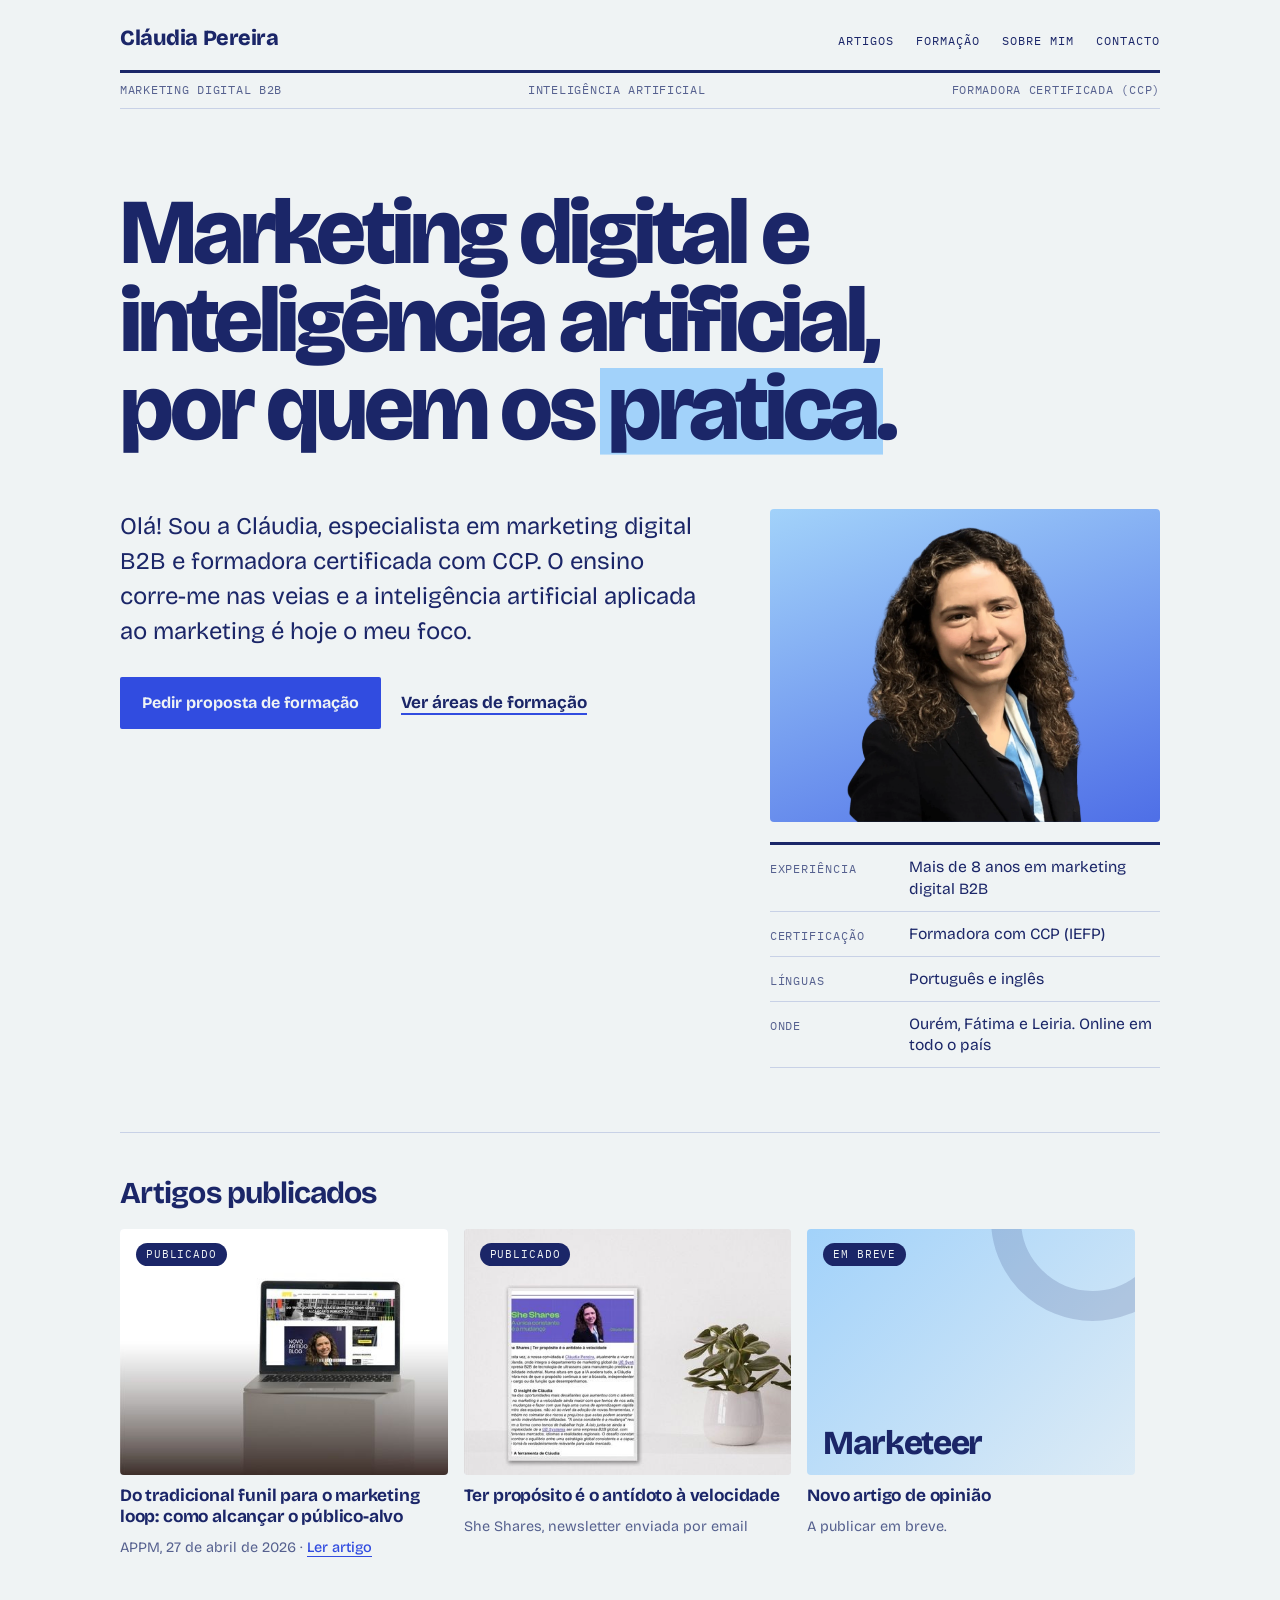
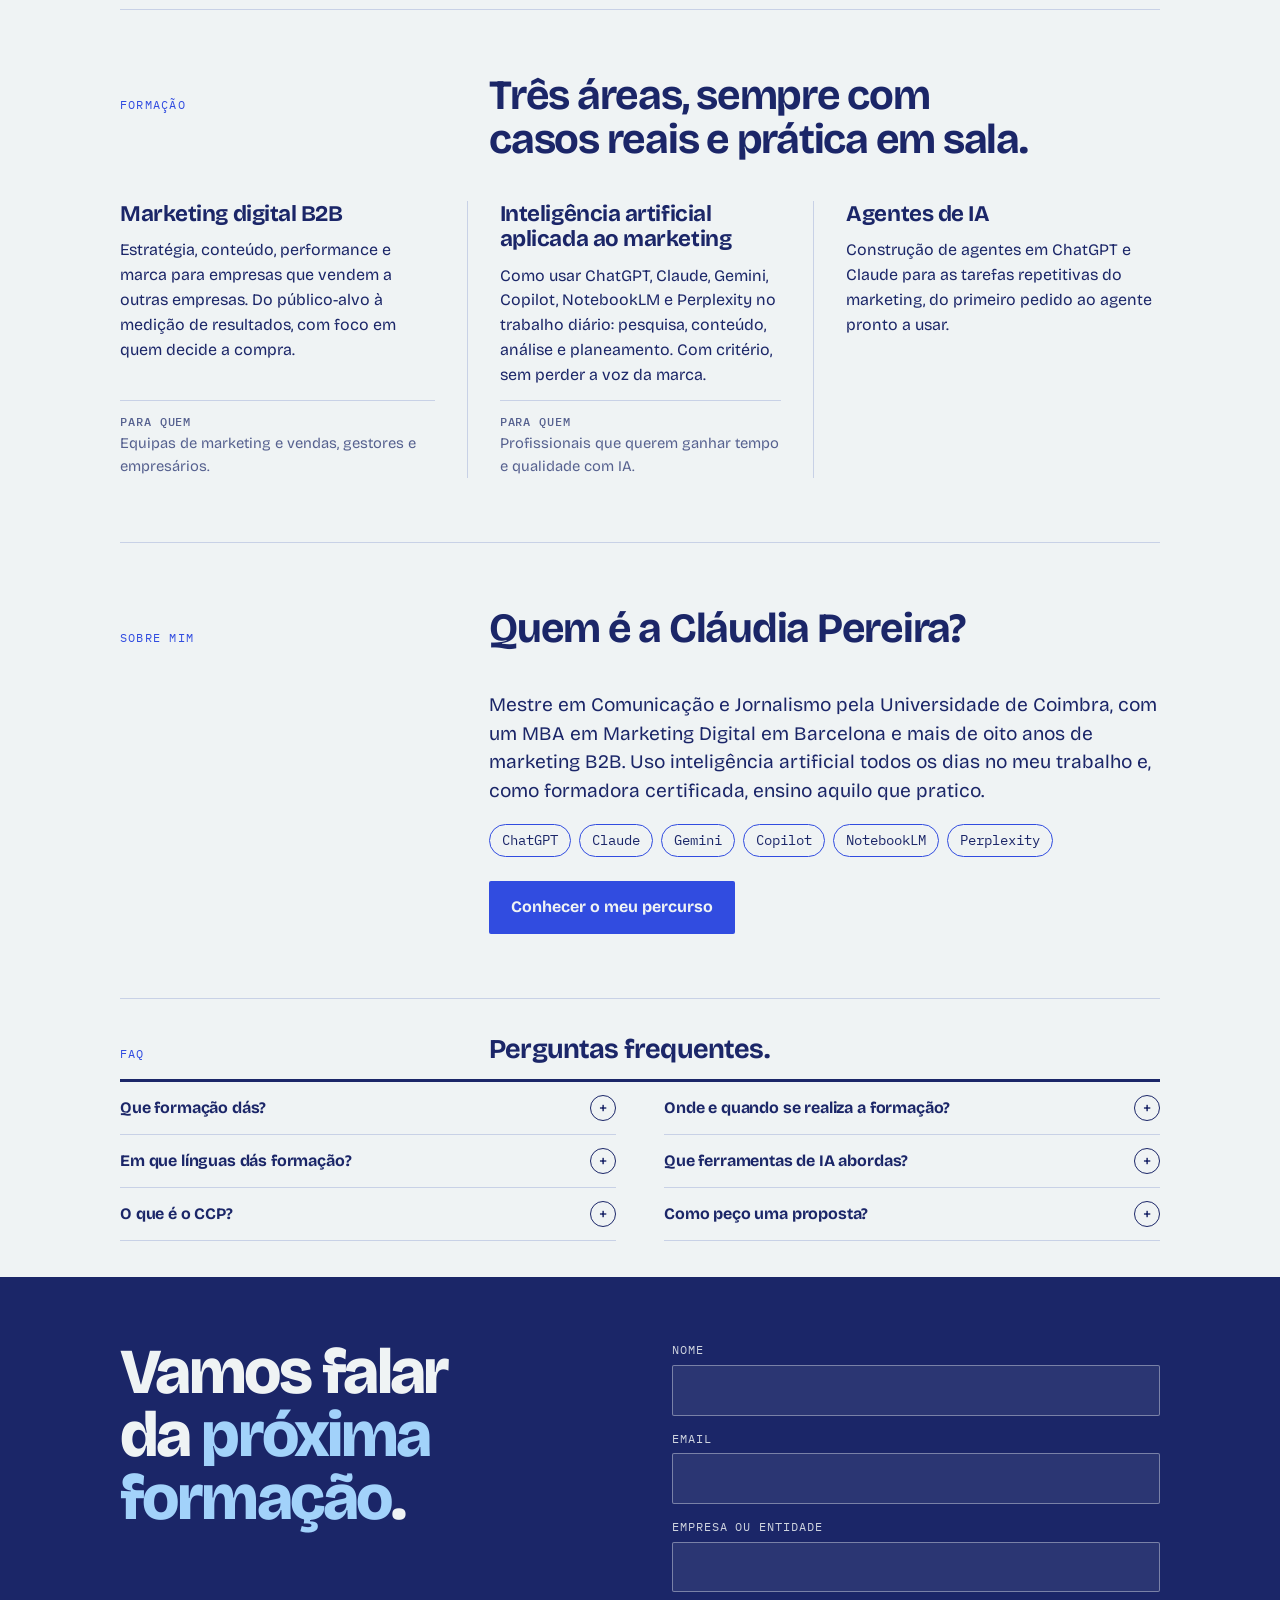
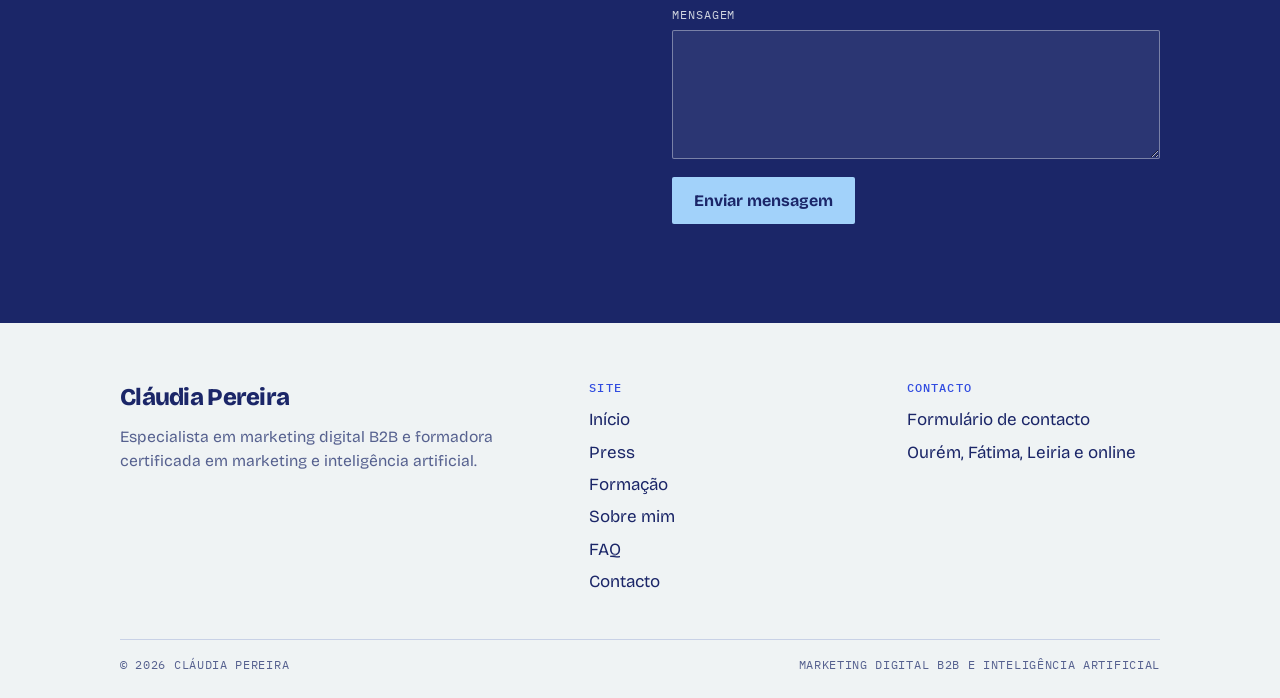
==== index.html @ 5c522108 "Add files via upload" ====
<!DOCTYPE html>
<html lang="pt-PT">
<head>
<meta charset="utf-8">
<meta name="viewport" content="width=device-width, initial-scale=1">
<title>Cláudia Pereira, Marketing B2B e IA</title>
<meta name="description" content="Cláudia Pereira, especialista em marketing digital B2B e formadora certificada (CCP). Formação em marketing B2B, inteligência artificial aplicada ao marketing e agentes de IA. Ourém, Fátima, Leiria e online.">
<meta property="og:type" content="website">
<meta property="og:locale" content="pt_PT">
<meta property="og:title" content="Cláudia Pereira, Marketing B2B e IA">
<meta property="og:description" content="Especialista em marketing digital B2B e formadora certificada. Formação em marketing B2B, inteligência artificial e agentes de IA.">
<link rel="canonical" href="https://claudiapereira.pt/">
<meta name="robots" content="index,follow,max-image-preview:large">
<meta name="author" content="Cláudia Pereira">
<meta property="og:url" content="https://claudiapereira.pt/">
<meta property="og:site_name" content="Cláudia Pereira">
<meta property="og:image" content="https://claudiapereira.pt/images/og-cover.jpg">
<meta property="og:image:width" content="1200">
<meta property="og:image:height" content="630">
<meta property="og:image:alt" content="Cláudia Pereira, marketing digital B2B e IA">
<meta name="twitter:card" content="summary_large_image">
<meta name="theme-color" content="#1B2668">
<link rel="alternate" type="text/plain" href="https://claudiapereira.pt/llms.txt" title="llms.txt">
<link rel="icon" href="favicon.svg" type="image/svg+xml">
<link rel="preconnect" href="https://fonts.googleapis.com">
<link rel="preconnect" href="https://fonts.gstatic.com" crossorigin>
<link href="https://fonts.googleapis.com/css2?family=Bricolage+Grotesque:opsz,wght@12..96,400;12..96,500;12..96,700;12..96,800&family=IBM+Plex+Mono:wght@400;500&display=swap" rel="stylesheet">
<link rel="stylesheet" href="style.css">
<script type="application/ld+json">{"@context": "https://schema.org", "@graph": [{"@type": "Person", "@id": "https://claudiapereira.pt/#claudia", "name": "Cláudia Pereira", "url": "https://claudiapereira.pt/", "image": "https://claudiapereira.pt/images/claudia-pereira.jpg", "jobTitle": "Especialista em marketing digital B2B e formadora certificada (CCP)", "worksFor": {"@type": "Organization", "name": "UE Systems"}, "address": {"@type": "PostalAddress", "addressLocality": "Ourém", "addressCountry": "PT"}, "knowsLanguage": ["pt", "en"], "description": "Especialista em marketing digital B2B, com foco em marca e performance, e formadora de inteligência artificial aplicada ao marketing."}, {"@type": "WebSite", "@id": "https://claudiapereira.pt/#website", "url": "https://claudiapereira.pt/", "name": "Cláudia Pereira", "inLanguage": "pt-PT", "publisher": {"@id": "https://claudiapereira.pt/#claudia"}}, {"@type": "WebPage", "@id": "https://claudiapereira.pt/#webpage", "url": "https://claudiapereira.pt/", "name": "Cláudia Pereira, Marketing B2B e IA", "isPartOf": {"@id": "https://claudiapereira.pt/#website"}, "about": {"@id": "https://claudiapereira.pt/#claudia"}, "primaryImageOfPage": "https://claudiapereira.pt/images/og-cover.jpg", "inLanguage": "pt-PT"}, {"@type": "ProfessionalService", "name": "Formação em marketing digital B2B e IA", "provider": {"@id": "https://claudiapereira.pt/#claudia"}, "areaServed": ["Ourém", "Fátima", "Leiria", "Portugal", "Europa"], "serviceType": ["Formação em marketing digital B2B", "Formação em inteligência artificial aplicada ao marketing", "Formação em agentes de IA"]}]}</script>
</head>
<body>
<div class="wrap">
  <header>
    <div class="masthead">
      <a class="name" href="#topo">Cláudia Pereira</a>
      <nav class="nav" aria-label="Secções">
        <a href="#artigos">Artigos</a>
        <a href="#formacao">Formação</a>
        <a href="sobre-mim.html">Sobre mim</a>
        <a href="#contacto">Contacto</a>
      </nav>
    </div>
    <div class="dateline">
      <span>Marketing digital B2B</span>
      <span>Inteligência artificial</span>
      <span>Formadora certificada (CCP)</span>
    </div>
  </header>

  <main id="topo">
    <div class="hero">
      <h1>Marketing digital e inteligência artificial, por quem os <mark>pratica</mark>.</h1>
      <div class="hero-grid">
        <div>
          <p class="lead">Olá! Sou a Cláudia, especialista em marketing digital B2B e formadora certificada com CCP. O ensino corre-me nas veias e a inteligência artificial aplicada ao marketing é hoje o meu foco.</p>
          <div class="actions">
            <a class="btn" href="#contacto">Pedir proposta de formação</a>
            <a class="link" href="#formacao">Ver áreas de formação</a>
          </div>
        </div>
        <div class="side">
        <figure class="portrait"><img src="images/claudia-pereira.webp" alt="Retrato de Cláudia Pereira" width="900" height="1123"></figure>
        <dl class="ficha">
          <div><dt>Experiência</dt><dd>Mais de 8 anos em marketing digital B2B</dd></div>
          <div><dt>Certificação</dt><dd>Formadora com CCP (IEFP)</dd></div>
          <div><dt>Línguas</dt><dd>Português e inglês</dd></div>
          <div><dt>Onde</dt><dd>Ourém, Fátima e Leiria. Online em todo o país</dd></div>
        </dl>
        </div>
      </div>
    </div>

    <section id="artigos" aria-labelledby="art-t">
      <div class="art-head">
        <h2 id="art-t">Artigos publicados</h2>
        <div class="art-nav" id="art-nav" hidden>
          <button type="button" id="art-prev" aria-label="Artigos anteriores">&larr;</button>
          <button type="button" id="art-next" aria-label="Artigos seguintes">&rarr;</button>
        </div>
      </div>
      <ul class="track" id="art-track" tabindex="0" aria-label="Artigos publicados">
        <li class="card">
          <div class="cover photo"><span class="pill out">Publicado</span><img src="images/artigo-appm.jpg" alt="Artigo no blogue da APPM aberto num portátil" width="480" height="360"></div>
          <b><a href="https://appm.pt/marketing-loop-publico-alvo/">Do tradicional funil para o marketing loop: como alcançar o público-alvo</a></b>
          <span class="meta">APPM, 27 de abril de 2026 · <a class="read" href="https://appm.pt/marketing-loop-publico-alvo/">Ler artigo</a></span>
        </li>
        <li class="card">
          <div class="cover photo"><span class="pill out">Publicado</span><img src="images/she-shares.jpg" alt="Edição da newsletter She Shares com Cláudia Pereira" width="480" height="360"></div>
          <b>Ter propósito é o antídoto à velocidade</b>
          <span class="meta">She Shares, newsletter enviada por email</span>
        </li>
        <li class="card">
          <div class="cover c3"><span class="pill soon">Em breve</span><span class="outlet">Marketeer</span></div>
          <b>Novo artigo de opinião</b>
          <span class="meta">A publicar em breve.</span>
        </li>
      </ul>
    </section>

    <section id="formacao">
      <div class="sec-head">
        <span class="kicker">Formação</span>
        <h2>Três áreas, sempre com casos reais e prática em sala.</h2>
      </div>
      <div class="cols">
        <article class="col">
          <h3>Marketing digital B2B</h3>
          <p>Estratégia, conteúdo, performance e marca para empresas que vendem a outras empresas. Do público-alvo à medição de resultados, com foco em quem decide a compra.</p>
          <p class="for"><b>Para quem</b>Equipas de marketing e vendas, gestores e empresários.</p>
        </article>
        <article class="col">
          <h3>Inteligência artificial aplicada ao marketing</h3>
          <p>Como usar ChatGPT, Claude, Gemini, Copilot, NotebookLM e Perplexity no trabalho diário: pesquisa, conteúdo, análise e planeamento. Com critério, sem perder a voz da marca.</p>
          <p class="for"><b>Para quem</b>Profissionais que querem ganhar tempo e qualidade com IA.</p>
        </article>
        <article class="col">
          <h3>Agentes de IA</h3>
          <p>Construção de agentes em ChatGPT e Claude para as tarefas repetitivas do marketing, do primeiro pedido ao agente pronto a usar.</p>
        </article>
      </div>
    </section>

    <section id="sobre">
      <div class="sec-head">
        <span class="kicker">Sobre mim</span>
        <h2>Quem é a Cláudia Pereira?</h2>
      </div>
      <div class="about">
        <div class="about-text">
          <p>Mestre em Comunicação e Jornalismo pela Universidade de Coimbra, com um MBA em Marketing Digital em Barcelona e mais de oito anos de marketing B2B. Uso inteligência artificial todos os dias no meu trabalho e, como formadora certificada, ensino aquilo que pratico.</p>
          <ul class="chips" aria-label="Ferramentas de IA">
            <li>ChatGPT</li><li>Claude</li><li>Gemini</li><li>Copilot</li><li>NotebookLM</li><li>Perplexity</li>
          </ul>
          <div class="actions"><a class="btn" href="sobre-mim.html">Conhecer o meu percurso</a></div>
        </div>
      </div>
    </section>

    <section id="faq" aria-labelledby="faq-t">
      <div class="sec-head">
        <span class="kicker">FAQ</span>
        <h2 id="faq-t">Perguntas frequentes.</h2>
      </div>
      <div class="faq">
        <details class="qa">
          <summary>Que formação dás?</summary>
          <p>Dou formação em três áreas: marketing digital B2B, inteligência artificial aplicada ao marketing e agentes de IA. Cada formação parte de casos reais e tem prática em sala.</p>
        </details>
        <details class="qa">
          <summary>Onde e quando se realiza a formação?</summary>
          <p>Presencialmente em Ourém, Fátima e Leiria, ou em live training online para todo o país. Os horários são pós-laborais e/ou ao fim de semana.</p>
        </details>
        <details class="qa">
          <summary>Em que línguas dás formação?</summary>
          <p>Em português e em inglês.</p>
        </details>
        <details class="qa">
          <summary>Que ferramentas de IA abordas?</summary>
          <p>ChatGPT, Claude, Gemini, Copilot, NotebookLM e Perplexity. Nos agentes de IA, trabalho com ChatGPT e Claude.</p>
        </details>
        <details class="qa">
          <summary>O que é o CCP?</summary>
          <p>É o Certificado de Competências Pedagógicas, emitido pelo IEFP, que habilita a dar formação profissional. Tenho-o e é por ele que me apresento como formadora certificada.</p>
        </details>
        <details class="qa">
          <summary>Como peço uma proposta?</summary>
          <p>Preenche o formulário de contacto mais abaixo, com o nome, o email, a empresa ou entidade e a mensagem. Se já souberes o tema, o número de participantes e as datas, indica-os na mensagem.</p>
        </details>
      </div>
    </section>
  </main>
</div>

<section class="contact" id="contacto">
  <div class="wrap">
    <div>
      <h2>Vamos falar da <em>próxima formação</em>.</h2>
    </div>
    <form class="cform" id="contact-form" name="contacto" method="post" action="https://formsubmit.co/claudiathemarketeer@gmail.com" novalidate>
      <input type="hidden" name="_subject" value="Novo contacto pelo site">
      <input type="hidden" name="_template" value="table">
      <input type="hidden" name="_captcha" value="false">
      <input type="text" name="_honey" style="display:none" tabindex="-1" autocomplete="off">
      <div class="field">
        <label for="cf-nome">Nome</label>
        <input id="cf-nome" name="nome" type="text" autocomplete="name" required>
      </div>
      <div class="field">
        <label for="cf-email">Email</label>
        <input id="cf-email" name="email" type="email" autocomplete="email" required>
      </div>
      <div class="field">
        <label for="cf-org">Empresa ou entidade</label>
        <input id="cf-org" name="entidade" type="text" autocomplete="organization" required>
      </div>
      <div class="field">
        <label for="cf-msg">Mensagem</label>
        <textarea id="cf-msg" name="mensagem" rows="4" required></textarea>
      </div>
      <button class="btn-send" type="submit" id="cf-send">Enviar mensagem</button>
      <p class="cform-status" id="cf-status" role="status" aria-live="polite"></p>
    </form>
  </div>
</section>

<div class="wrap">
  <footer>
    <div class="foot-grid">
      <div>
        <div class="foot-name">Cláudia Pereira</div>
        <p>Especialista em marketing digital B2B e formadora certificada em marketing e inteligência artificial.</p>
      </div>
      <nav aria-label="Rodapé">
        <h3>Site</h3>
        <ul>
          <li><a href="#topo">Início</a></li>
          <li><a href="#artigos">Press</a></li>
          <li><a href="#formacao">Formação</a></li>
          <li><a href="sobre-mim.html">Sobre mim</a></li>
          <li><a href="#faq">FAQ</a></li>
          <li><a href="#contacto">Contacto</a></li>
        </ul>
      </nav>
      <div>
        <h3>Contacto</h3>
        <ul>
          <li><a href="#contacto">Formulário de contacto</a></li>
          <li>Ourém, Fátima, Leiria e online</li>
        </ul>
      </div>
    </div>
    <div class="foot-base">
      <span>© 2026 Cláudia Pereira</span>
      <span>Marketing digital B2B e inteligência artificial</span>
    </div>
  </footer>
</div>
<script>
(function () {
  var track = document.getElementById('art-track');
  var nav = document.getElementById('art-nav');
  if (!track || !nav) return;
  function step(dir) {
    var card = track.querySelector('.card');
    var w = card ? card.getBoundingClientRect().width + 16 : 300;
    track.scrollBy({ left: dir * w, behavior: 'smooth' });
  }
  function check() { nav.hidden = track.scrollWidth <= track.clientWidth + 2; }
  document.getElementById('art-prev').addEventListener('click', function () { step(-1); });
  document.getElementById('art-next').addEventListener('click', function () { step(1); });
  window.addEventListener('resize', check);
  check();
})();
(function () {
  var form = document.getElementById('contact-form');
  var status = document.getElementById('cf-status');
  if (!form) return;
  form.addEventListener('submit', function (e) {
    e.preventDefault();
    var missing = ['cf-nome', 'cf-email', 'cf-org', 'cf-msg'].filter(function (id) { return !document.getElementById(id).value.trim(); });
    if (missing.length) {
      status.textContent = 'Falta preencher todos os campos.';
      document.getElementById(missing[0]).focus();
      return;
    }
    status.textContent = 'A enviar...';
    var data = new FormData(form);
    data.append('_replyto', document.getElementById('cf-email').value);
    fetch('https://formsubmit.co/ajax/claudiathemarketeer@gmail.com', { method: 'POST', headers: { 'Accept': 'application/json' }, body: data })
      .then(function (r) { return r.json(); })
      .then(function (j) { if (String(j.success) !== 'true') throw 0; form.reset(); status.textContent = 'Mensagem enviada. Respondo em breve.'; })
      .catch(function () { status.textContent = 'Não foi possível enviar. Tenta mais tarde.'; });
  });
})();
</script>
<script type="application/ld+json">{"@context": "https://schema.org", "@type": "FAQPage", "mainEntity": [{"@type": "Question", "name": "Que formação dás?", "acceptedAnswer": {"@type": "Answer", "text": "Dou formação em três áreas: marketing digital B2B, inteligência artificial aplicada ao marketing e agentes de IA. Cada formação parte de casos reais e tem prática em sala."}}, {"@type": "Question", "name": "Onde e quando se realiza a formação?", "acceptedAnswer": {"@type": "Answer", "text": "Presencialmente em Ourém, Fátima e Leiria, ou em live training online para todo o país. Os horários são pós-laborais e/ou ao fim de semana."}}, {"@type": "Question", "name": "Em que línguas dás formação?", "acceptedAnswer": {"@type": "Answer", "text": "Em português e em inglês."}}, {"@type": "Question", "name": "Que ferramentas de IA abordas?", "acceptedAnswer": {"@type": "Answer", "text": "ChatGPT, Claude, Gemini, Copilot, NotebookLM e Perplexity. Nos agentes de IA, trabalho com ChatGPT e Claude."}}, {"@type": "Question", "name": "O que é o CCP?", "acceptedAnswer": {"@type": "Answer", "text": "É o Certificado de Competências Pedagógicas, emitido pelo IEFP, que habilita a dar formação profissional. Tenho-o e é por ele que me apresento como formadora certificada."}}, {"@type": "Question", "name": "Como peço uma proposta?", "acceptedAnswer": {"@type": "Answer", "text": "Preenche o formulário de contacto mais abaixo, com o nome, o email, a empresa ou entidade e a mensagem. Se já souberes o tema, o número de participantes e as datas, indica-os na mensagem."}}]}</script>
</body>
</html>
---- style.css ----
/* Layout idea: a newspaper front page. Masthead, one headline that states the thesis,
   ruled columns below. The only loud element is the highlighter stroke.
   Palette: navy ink on cool off-white, one vivid blue, light blue as the marker. */
:root {
  --paper: #EFF3F4;
  --panel: #E1E8F3;
  --ink: #1B2668;
  --muted: #56618F;
  --rule: #C8D1E6;
  --accent: #314CE0;
  --deep: #213294;
  --mark: #A2D2FA;
  --on-mark: #1B2668;
  --contact-bg: #1B2668;
  --contact-fg: #EFF3F4;
  --display: "Bricolage Grotesque", "Arial Narrow", "Helvetica Neue", Arial, sans-serif;
  --body: "Bricolage Grotesque", "Helvetica Neue", Arial, sans-serif;
  --mono: "IBM Plex Mono", ui-monospace, "SF Mono", Menlo, Consolas, monospace;
  color-scheme: light;
}
@media (prefers-color-scheme: dark) {
  :root:not([data-theme="light"]) {
    --paper: #0F1640;
    --panel: #1B2668;
    --ink: #EFF3F4;
    --muted: #A9B4DA;
    --rule: #2E3C86;
    --accent: #A2D2FA;
    --deep: #213294;
    --mark: #A2D2FA;
    --on-mark: #1B2668;
    --contact-bg: #213294;
    --contact-fg: #EFF3F4;
    color-scheme: dark;
  }
}
:root[data-theme="dark"] {
  --paper: #0F1640;
    --panel: #1B2668;
    --ink: #EFF3F4;
    --muted: #A9B4DA;
    --rule: #2E3C86;
    --accent: #A2D2FA;
    --deep: #213294;
    --mark: #A2D2FA;
    --on-mark: #1B2668;
    --contact-bg: #213294;
    --contact-fg: #EFF3F4;
  color-scheme: dark;
}

*, *::before, *::after { box-sizing: border-box; }
html { scroll-behavior: smooth; }
body {
  margin: 0;
  background: var(--paper);
  color: var(--ink);
  font-family: var(--body);
  font-size: 1.0625rem;
  line-height: 1.55;
  -webkit-font-smoothing: antialiased;
}
a { color: inherit; }
a:focus-visible, .btn:focus-visible {
  outline: 3px solid var(--accent);
  outline-offset: 3px;
}
h1, h2, h3 { font-family: var(--display); text-wrap: balance; margin: 0; }
p { margin: 0; }

.wrap { max-width: 1120px; margin: 0 auto; padding: 0 clamp(16px, 4vw, 40px); }

/* Masthead */
.masthead {
  display: flex; flex-wrap: wrap; align-items: baseline; justify-content: space-between;
  gap: 8px 24px;
  padding: 22px 0 14px;
  border-bottom: 3px solid var(--ink);
}
.name {
  font-family: var(--display); font-weight: 800; font-size: 1.35rem;
  letter-spacing: -0.02em; text-decoration: none;
}
.nav { display: flex; flex-wrap: wrap; gap: 4px 22px; }
.nav a {
  font-family: var(--mono); font-size: 0.78rem; text-transform: uppercase;
  letter-spacing: 0.08em; text-decoration: none; padding: 4px 0;
  border-bottom: 2px solid transparent;
}
.nav a:hover { border-bottom-color: var(--accent); }
.dateline {
  display: flex; flex-wrap: wrap; gap: 4px 20px; justify-content: space-between;
  padding: 8px 0; border-bottom: 1px solid var(--rule);
  font-family: var(--mono); font-size: 0.75rem; letter-spacing: 0.06em;
  text-transform: uppercase; color: var(--muted);
}

/* Hero */
.hero { padding: clamp(36px, 7vw, 80px) 0 clamp(36px, 6vw, 64px); }
.hero h1 {
  font-weight: 800;
  font-size: clamp(2.5rem, 7.6vw, 5.8rem);
  line-height: 0.95;
  letter-spacing: -0.045em;
  max-width: 15ch;
}
.hero h1 mark {
  color: var(--on-mark);
  background: linear-gradient(var(--mark), var(--mark)) no-repeat left 62% / 100% 78%;
  padding: 0 0.08em; margin: 0 -0.08em;
  border-radius: 0.06em;
  animation: sweep 900ms cubic-bezier(.2,.7,.2,1) 250ms both;
}
@keyframes sweep { from { background-size: 0% 78%; color: var(--ink); } to { background-size: 100% 78%; color: var(--on-mark); } }
@media (prefers-reduced-motion: reduce) {
  .hero h1 mark { animation: none; }
  html { scroll-behavior: auto; }
}
.hero-grid {
  display: grid; grid-template-columns: minmax(0, 1.5fr) minmax(0, 1fr);
  gap: clamp(24px, 5vw, 64px);
  margin-top: clamp(28px, 5vw, 56px);
  align-items: start;
}
.lead { font-size: clamp(1.2rem, 2.1vw, 1.5rem); line-height: 1.45; max-width: 34em; }
.lead + .lead-2 { margin-top: 16px; color: var(--muted); max-width: 38em; }
.actions { display: flex; flex-wrap: wrap; gap: 12px 20px; align-items: center; margin-top: 28px; }
.btn {
  display: inline-block; text-decoration: none;
  font-family: var(--display); font-weight: 700; font-size: 1rem;
  background: var(--accent); color: var(--paper);
  padding: 14px 22px; border-radius: 2px;
  transition: background-color .15s, color .15s;
}
.btn:hover { background: var(--ink); color: var(--paper); }
.link { font-family: var(--display); font-weight: 700; text-underline-offset: 5px; text-decoration-thickness: 2px; text-decoration-color: var(--accent); }

.side { display: flex; flex-direction: column; gap: 20px; }
.portrait {
  margin: 0; background: linear-gradient(160deg, #A2D2FA 0%, #314CE0 135%);
  border-radius: 4px; overflow: hidden; display: flex; justify-content: center; align-items: flex-end;
  padding: 18px 18px 0; aspect-ratio: 5 / 4;
}
.portrait img { display: block; height: 100%; width: auto; max-width: 100%; object-fit: contain; object-position: bottom; }
.ficha { border-top: 3px solid var(--ink); margin: 0; }
.ficha div {
  display: grid; grid-template-columns: 7.5em minmax(0, 1fr); gap: 12px;
  padding: 11px 0; border-bottom: 1px solid var(--rule);
}
.ficha dt { font-family: var(--mono); font-size: 0.72rem; text-transform: uppercase; letter-spacing: 0.08em; color: var(--muted); padding-top: 4px; }
.ficha dd { margin: 0; font-size: 0.98rem; line-height: 1.4; }

/* Sections */
section { padding: clamp(36px, 6vw, 64px) 0; border-top: 1px solid var(--rule); }
.sec-head {
  display: grid; grid-template-columns: minmax(0, 1fr) minmax(0, 2.2fr);
  gap: 12px clamp(24px, 5vw, 64px); align-items: baseline; margin-bottom: clamp(24px, 4vw, 40px);
}
.kicker { font-family: var(--mono); font-size: 0.78rem; text-transform: uppercase; letter-spacing: 0.1em; color: var(--accent); }
.sec-head h2 { font-weight: 700; font-size: clamp(1.7rem, 3.6vw, 2.6rem); line-height: 1.05; letter-spacing: -0.03em; }

/* Training columns */
.cols { display: grid; grid-template-columns: repeat(3, minmax(0, 1fr)); }
.col { padding: 0 clamp(16px, 2.5vw, 32px); border-left: 1px solid var(--rule); display: flex; flex-direction: column; gap: 12px; }
.col:first-child { padding-left: 0; border-left: 0; }
.col:last-child { padding-right: 0; }
.col h3 { font-weight: 700; font-size: 1.4rem; line-height: 1.12; letter-spacing: -0.02em; }
.col p { font-size: 1rem; }
.col .for { margin-top: auto; padding-top: 12px; border-top: 1px solid var(--rule); font-size: 0.92rem; color: var(--muted); }
.col .for b { font-family: var(--mono); font-weight: 500; font-size: 0.72rem; text-transform: uppercase; letter-spacing: 0.08em; display: block; margin-bottom: 2px; }


/* About (short) */
.about { display: grid; grid-template-columns: minmax(0, 1fr) minmax(0, 2.2fr); gap: 12px clamp(24px, 5vw, 64px); }
.about-text { grid-column: 2; display: flex; flex-direction: column; gap: 18px; max-width: 40em; }
.about-text p { font-size: 1.2rem; line-height: 1.5; }
.chips { list-style: none; margin: 0; padding: 0; display: flex; flex-wrap: wrap; gap: 8px; }
.chips li { font-family: var(--mono); font-size: 0.85rem; border: 1px solid var(--accent); padding: 5px 12px; border-radius: 999px; }
.about-text .actions { margin-top: 6px; }

/* FAQ (compact, answers stay in the HTML) */
#faq { padding: clamp(24px, 3.5vw, 36px) 0; }
#faq .sec-head { margin-bottom: 16px; }
#faq .sec-head h2 { font-size: clamp(1.3rem, 2.4vw, 1.7rem); }
.faq { display: grid; grid-template-columns: repeat(2, minmax(0, 1fr)); gap: 0 clamp(24px, 4vw, 48px); align-items: start; border-top: 3px solid var(--ink); }
.qa { border-bottom: 1px solid var(--rule); }
.qa summary {
  list-style: none; cursor: pointer; display: flex; align-items: center; justify-content: space-between; gap: 16px;
  padding: 13px 0; font-family: var(--display); font-weight: 700; font-size: 1rem; line-height: 1.25; letter-spacing: -0.01em;
}
.qa summary::-webkit-details-marker { display: none; }
.qa summary::after {
  content: "+"; flex: none; width: 26px; height: 26px; border: 1px solid var(--ink); border-radius: 999px;
  display: grid; place-items: center; font: 500 1rem/1 var(--display); transition: transform .2s, background-color .2s, color .2s;
}
.qa summary:hover::after { background: var(--accent); border-color: var(--accent); color: var(--paper); }
.qa[open] summary::after { transform: rotate(45deg); }
.qa summary:focus-visible { outline: 3px solid var(--accent); outline-offset: 2px; }
.qa ul { margin: 0; padding: 0 42px 10px 18px; color: var(--muted); font-size: 0.95rem; line-height: 1.5; }
.qa li { margin-bottom: 4px; }
.qa li b { color: var(--ink); }
.qa p { padding: 0 42px 16px 0; color: var(--muted); font-size: 0.95rem; line-height: 1.5; }
@media (prefers-reduced-motion: reduce) { .qa summary::after { transition: none; } }

/* Articles carousel */
#artigos { padding: clamp(28px, 4vw, 44px) 0; }
.art-head { display: flex; flex-wrap: wrap; align-items: center; justify-content: space-between; gap: 8px 20px; margin-bottom: 18px; }
.art-head h2 { font-weight: 700; font-size: clamp(1.4rem, 2.6vw, 1.9rem); letter-spacing: -0.03em; line-height: 1.1; }
.art-nav { display: flex; gap: 8px; }
.art-nav[hidden] { display: none; }
.art-nav button {
  width: 40px; height: 40px; border-radius: 999px; border: 1px solid var(--ink);
  background: transparent; color: var(--ink); font: 700 1.1rem var(--display); cursor: pointer;
}
.art-nav button:hover { background: var(--accent); border-color: var(--accent); color: var(--paper); }
.art-nav button:focus-visible { outline: 3px solid var(--accent); outline-offset: 3px; }
.track {
  list-style: none; margin: 0; padding: 0 0 6px;
  display: flex; gap: 16px; overflow-x: auto; scroll-snap-type: x mandatory;
  scrollbar-width: thin; scrollbar-color: var(--rule) transparent;
}
.track:focus-visible { outline: 3px solid var(--accent); outline-offset: 3px; }
.card { flex: 0 0 clamp(250px, 31.5%, 352px); scroll-snap-align: start; display: flex; flex-direction: column; gap: 10px; }
.cover {
  aspect-ratio: 4 / 3; border-radius: 4px; position: relative; overflow: hidden; background: var(--panel);
  display: flex; align-items: flex-end; padding: 14px 16px; color: #EFF3F4;
}
.cover.c1 { background: linear-gradient(135deg, #213294 0%, #314CE0 100%); }
.cover.c2 { background: linear-gradient(135deg, #1B2668 0%, #213294 100%); }
.cover.c3 { background: linear-gradient(135deg, #A2D2FA 0%, #EFF3F4 130%); color: #1B2668; }
.cover::after {
  content: ""; position: absolute; right: -18%; top: -45%; width: 62%; aspect-ratio: 1;
  border-radius: 50%; border: clamp(18px, 2.6vw, 30px) solid currentColor; opacity: 0.16;
}
.cover.photo::after { display: none; }
.cover.photo img { position: absolute; inset: 0; width: 100%; height: 100%; object-fit: cover; }
.cover .outlet { font-family: var(--display); font-weight: 800; font-size: clamp(1.5rem, 2.8vw, 2.1rem); line-height: 1; letter-spacing: -0.04em; position: relative; }
.cover .pill { position: absolute; left: 16px; top: 14px; z-index: 1; }
.cover.photo .pill.out { background: #1B2668; color: #EFF3F4; }
.pill { font-family: var(--mono); font-size: 0.68rem; text-transform: uppercase; letter-spacing: 0.08em; padding: 3px 10px; border-radius: 999px; white-space: nowrap; }
.pill.out { background: #EFF3F4; color: #1B2668; }
.pill.soon { background: #1B2668; color: #EFF3F4; }
.card b { font-family: var(--display); font-weight: 700; font-size: 1.08rem; line-height: 1.22; letter-spacing: -0.01em; }
.card .meta { font-size: 0.9rem; color: var(--muted); }
.card b a { text-decoration: none; }
.card b a:hover { text-decoration: underline; text-decoration-color: var(--accent); text-underline-offset: 4px; }
.card .read { color: var(--accent); font-weight: 500; text-underline-offset: 4px; }
.todo-l { border: 1px dashed var(--accent); color: var(--accent); font-family: var(--mono); font-size: 0.76rem; padding: 2px 8px; border-radius: 2px; }

/* Contact */
.contact { background: var(--contact-bg); color: var(--contact-fg); border-top: 0; }
.contact .wrap { display: grid; grid-template-columns: minmax(0, 1fr) minmax(0, 1fr); gap: clamp(24px, 5vw, 64px); align-items: start; }
.contact h2 { font-weight: 800; font-size: clamp(2rem, 5.5vw, 4rem); line-height: 0.98; letter-spacing: -0.04em; }
.contact h2 em { font-style: normal; color: #A2D2FA; }
.contact p { margin-top: 16px; max-width: 32em; opacity: 0.82; }
.cform { display: flex; flex-direction: column; gap: 14px; }
.field { display: flex; flex-direction: column; gap: 6px; }
.field label { font-family: var(--mono); font-size: 0.72rem; text-transform: uppercase; letter-spacing: 0.08em; opacity: 0.85; }
.field label span { text-transform: none; letter-spacing: 0; opacity: 0.8; }
.field input, .field textarea {
  font: inherit; color: var(--contact-fg); background: color-mix(in srgb, var(--contact-fg) 8%, transparent);
  border: 1px solid color-mix(in srgb, var(--contact-fg) 40%, transparent); border-radius: 2px;
  padding: 11px 12px; width: 100%; resize: vertical;
}
.field textarea::placeholder { color: color-mix(in srgb, var(--contact-fg) 55%, transparent); }
.field input:focus-visible, .field textarea:focus-visible { outline: 3px solid #A2D2FA; outline-offset: 2px; border-color: #A2D2FA; }
.btn-send {
  align-self: flex-start; font-family: var(--display); font-weight: 700; font-size: 1rem; cursor: pointer;
  background: #A2D2FA; color: #1B2668; border: 0; border-radius: 2px; padding: 14px 22px; margin-top: 4px;
}
.btn-send:hover { background: #EFF3F4; }
.btn-send:focus-visible { outline: 3px solid #EFF3F4; outline-offset: 3px; }
.contact .cform-status { font-size: 0.95rem; min-height: 1.4em; margin: 0; opacity: 1; max-width: none; color: #A2D2FA; }

footer { padding: clamp(32px, 5vw, 56px) 0 24px; }
.foot-grid { display: grid; grid-template-columns: minmax(0, 1.6fr) minmax(0, 1fr) minmax(0, 1fr); gap: 28px clamp(24px, 5vw, 64px); }
.foot-name { font-family: var(--display); font-weight: 800; font-size: 1.5rem; letter-spacing: -0.03em; }
.foot-grid p { color: var(--muted); font-size: 0.98rem; max-width: 26em; margin-top: 8px; }
.foot-grid h3 { font-family: var(--mono); font-weight: 500; font-size: 0.72rem; text-transform: uppercase; letter-spacing: 0.1em; color: var(--accent); margin-bottom: 10px; }
.foot-grid ul { list-style: none; margin: 0; padding: 0; display: flex; flex-direction: column; gap: 6px; }
.foot-grid li a { text-decoration: none; }
.foot-grid li a:hover { text-decoration: underline; text-decoration-color: var(--accent); text-underline-offset: 4px; }
.foot-base {
  display: flex; flex-wrap: wrap; gap: 4px 20px; justify-content: space-between;
  margin-top: clamp(28px, 4vw, 44px); padding-top: 16px; border-top: 1px solid var(--rule);
  font-family: var(--mono); font-size: 0.72rem; letter-spacing: 0.06em; text-transform: uppercase; color: var(--muted);
}

@media (max-width: 820px) {
  .hero-grid, .sec-head, .about, .contact .wrap, .foot-grid { grid-template-columns: minmax(0, 1fr); }
  .about-text { grid-column: 1; }
  .faq { grid-template-columns: minmax(0, 1fr); }
  .card { flex-basis: min(78%, 320px); }
  .cols { grid-template-columns: minmax(0, 1fr); }
  .col { padding: 20px 0; border-left: 0; border-top: 1px solid var(--rule); }
  .col:first-child { padding-top: 0; border-top: 0; }
  .col:last-child { padding-bottom: 0; }
}

/* About page */
.a-hero h1 { font-size: clamp(2.3rem, 6.4vw, 5rem); max-width: 17ch; }
.nav a[aria-current="page"] { border-bottom-color: var(--accent); }
.stats { list-style: none; margin: 0; padding: 0; display: grid; grid-template-columns: repeat(4, minmax(0, 1fr)); border-top: 3px solid var(--ink); border-bottom: 1px solid var(--rule); }
.stats li { padding: 22px clamp(12px, 2vw, 24px) 22px 0; display: flex; flex-direction: column; gap: 6px; }
.stats li + li { padding-left: clamp(12px, 2vw, 24px); border-left: 1px solid var(--rule); }
.stats b { font-family: var(--display); font-weight: 800; font-size: clamp(2.4rem, 5vw, 4rem); line-height: 1; letter-spacing: -0.05em; color: var(--accent); font-variant-numeric: tabular-nums; }
.stats span { font-size: 0.95rem; color: var(--muted); }
.chapters { display: grid; grid-template-columns: repeat(3, minmax(0, 1fr)); gap: clamp(20px, 3vw, 40px); }
.chapter { border-top: 3px solid var(--ink); padding-top: 16px; display: flex; flex-direction: column; gap: 10px; }
.chapter .num { font-family: var(--mono); font-size: 0.78rem; letter-spacing: 0.1em; color: var(--accent); }
.chapter h3 { font-weight: 700; font-size: clamp(1.4rem, 2.4vw, 1.8rem); line-height: 1.1; letter-spacing: -0.03em; }
.chapter p { color: var(--muted); }
.sub { font-family: var(--display); font-weight: 700; font-size: 1.3rem; letter-spacing: -0.02em; margin: 0 0 14px; }
.steps { list-style: none; margin: 0; padding: 0; border-top: 3px solid var(--ink); }
.steps li { display: grid; grid-template-columns: minmax(0, 1fr) minmax(0, 2.2fr); gap: 4px clamp(24px, 5vw, 64px); padding: 16px 0; border-bottom: 1px solid var(--rule); align-items: baseline; }
.steps .n { font-family: var(--mono); font-size: 0.78rem; color: var(--accent); letter-spacing: 0.1em; margin-right: 12px; }
.steps b { font-family: var(--display); font-weight: 700; font-size: 1.2rem; letter-spacing: -0.01em; }
.steps .t { color: var(--muted); }
.offer-actions { margin-top: clamp(24px, 4vw, 36px); }
section.cta-band { background: var(--contact-bg); color: var(--contact-fg); border-top: 0; padding: clamp(40px, 6vw, 72px) 0; }
.cta-band .wrap { display: flex; flex-wrap: wrap; align-items: center; justify-content: space-between; gap: 24px 40px; }
.cta-band h2 { font-weight: 800; font-size: clamp(1.8rem, 4.5vw, 3.2rem); line-height: 1; letter-spacing: -0.04em; max-width: 16ch; }
.cta-band h2 em { font-style: normal; color: #A2D2FA; }
.cta-band .btn { background: #A2D2FA; color: #1B2668; }
.cta-band .btn:hover { background: #EFF3F4; color: #1B2668; }
@media (max-width: 820px) {
  .stats { grid-template-columns: repeat(2, minmax(0, 1fr)); }
  .stats li:nth-child(odd) { padding-left: 0; border-left: 0; }
  .stats li:nth-child(n+3) { border-top: 1px solid var(--rule); }
  .chapters { grid-template-columns: minmax(0, 1fr); }
  .steps li { grid-template-columns: minmax(0, 1fr); }
}

.steps-note { margin-top: 16px; color: var(--muted); font-size: 0.95rem; max-width: 46em; }
.ficha .chips { margin: 0; }
.lead-sm { font-size: 1.15rem; line-height: 1.5; max-width: 40em; margin-bottom: clamp(24px, 4vw, 36px); }

/* Timeline, newest first */
.tl { list-style: none; margin: 0; padding: 0; position: relative; display: flex; flex-direction: column; gap: 20px; }
.tl::before { content: ""; position: absolute; left: 79px; top: 32px; bottom: 32px; width: 2px; background: var(--rule); }
.tl li { display: grid; grid-template-columns: 160px minmax(0, 1fr); gap: clamp(16px, 3vw, 32px); align-items: start; position: relative; }
.tl .when { display: flex; flex-direction: column; align-items: center; gap: 8px; position: relative; z-index: 1; }
.tl .tag {
  width: 100%; min-height: 64px; display: grid; place-items: center; text-align: center;
  background: var(--paper); border: 1px solid var(--rule); border-radius: 8px; padding: 12px 10px;
  font-family: var(--display); font-weight: 800; font-size: 1.05rem; letter-spacing: -0.02em; line-height: 1.15;
}
.tl .date { background: var(--ink); color: var(--paper); font-family: var(--mono); font-size: 0.72rem; letter-spacing: 0.06em; padding: 3px 10px; border-radius: 999px; white-space: nowrap; }
.tl .what { background: var(--panel); border-radius: 8px; padding: clamp(16px, 2.4vw, 24px); display: flex; flex-direction: column; gap: 12px; font-size: 0.98rem; line-height: 1.55; }
.tl .what strong { font-weight: 700; }
.photostrip { display: flex; gap: 6px; margin: 8px 0 0; }
.photostrip figure { margin: 0; flex: var(--r, 1.5) 1 0; min-width: 0; }
.photostrip img { display: block; width: 100%; height: auto; border-radius: 4px; background: var(--paper); }
@media (max-width: 820px) {
  .tl::before { display: none; }
  .tl li { grid-template-columns: minmax(0, 1fr); gap: 10px; }
  .tl .when { flex-direction: row; flex-wrap: wrap; justify-content: flex-start; align-items: center; }
  .tl .tag { width: auto; min-height: 0; padding: 8px 14px; }
}

/* Tools grid */
.toolgrid { display: grid; grid-template-columns: repeat(3, minmax(0, 1fr)); gap: 28px clamp(16px, 2.5vw, 32px); }
.toolcat h3 { font-family: var(--mono); font-weight: 500; font-size: 0.72rem; text-transform: uppercase; letter-spacing: 0.1em; color: var(--accent); margin: 0 0 10px; }
.toolcat ul { list-style: none; margin: 0; padding: 0; display: flex; flex-direction: column; gap: 8px; }
.toolcat li { display: flex; align-items: center; gap: 12px; background: var(--paper); border: 1px solid var(--rule); border-radius: 8px; padding: 9px 12px; font-size: 0.95rem; line-height: 1.25; }
.toolcat .ico {
  flex: none; width: 30px; height: 30px; border-radius: 7px; display: grid; place-items: center;
  font-family: var(--display); font-weight: 800; font-size: 0.78rem; letter-spacing: -0.02em;
  color: var(--accent); background: color-mix(in srgb, var(--accent) 14%, var(--paper));
  border: 1px solid color-mix(in srgb, var(--accent) 32%, var(--paper));
}
img.ico { object-fit: contain; padding: 0; background: transparent; border: 0; border-radius: 0; }
@media (prefers-color-scheme: dark) { img.ico { background: #fff; border-radius: 7px; padding: 4px; } }
:root[data-theme="dark"] img.ico { background: #fff; border-radius: 7px; padding: 4px; }
:root[data-theme="light"] img.ico { background: transparent; border-radius: 0; padding: 0; }
@media (max-width: 820px) { .toolgrid { grid-template-columns: repeat(2, minmax(0, 1fr)); } }
@media (max-width: 520px) { .toolgrid { grid-template-columns: minmax(0, 1fr); } }
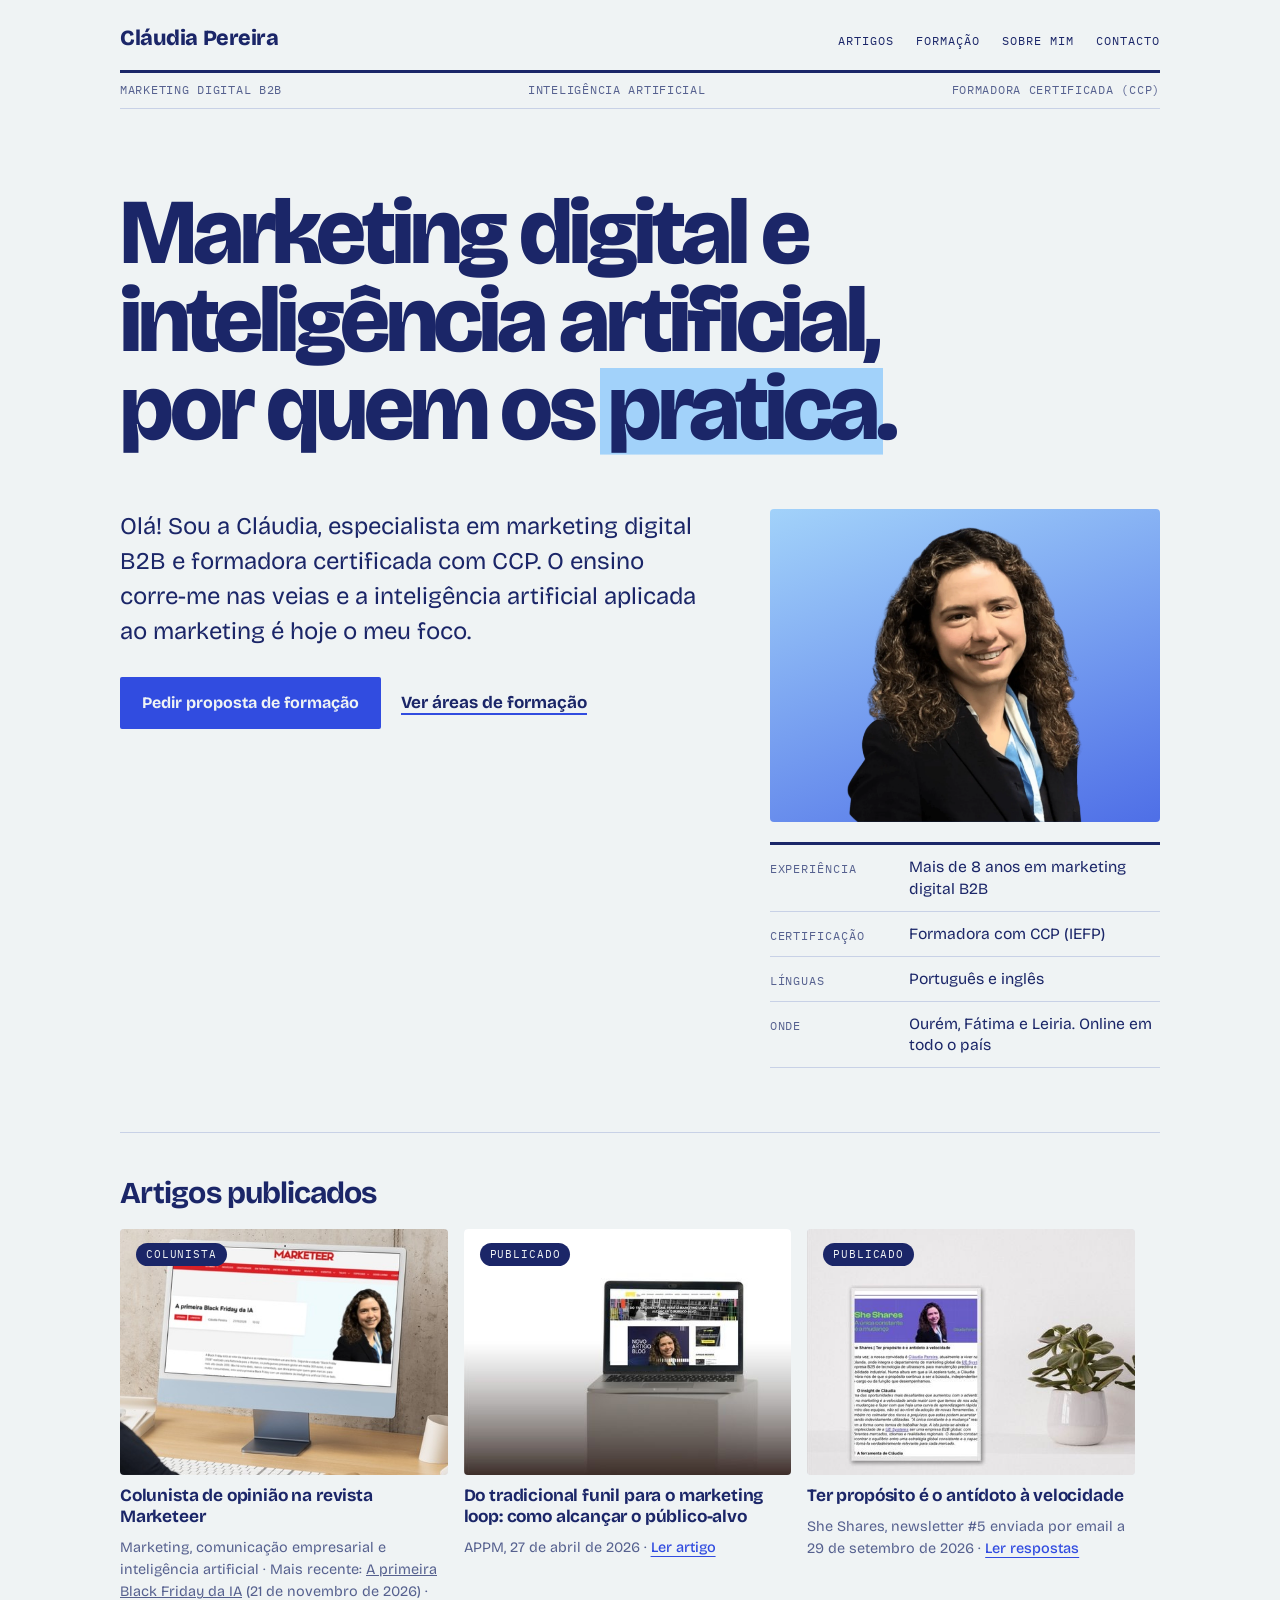
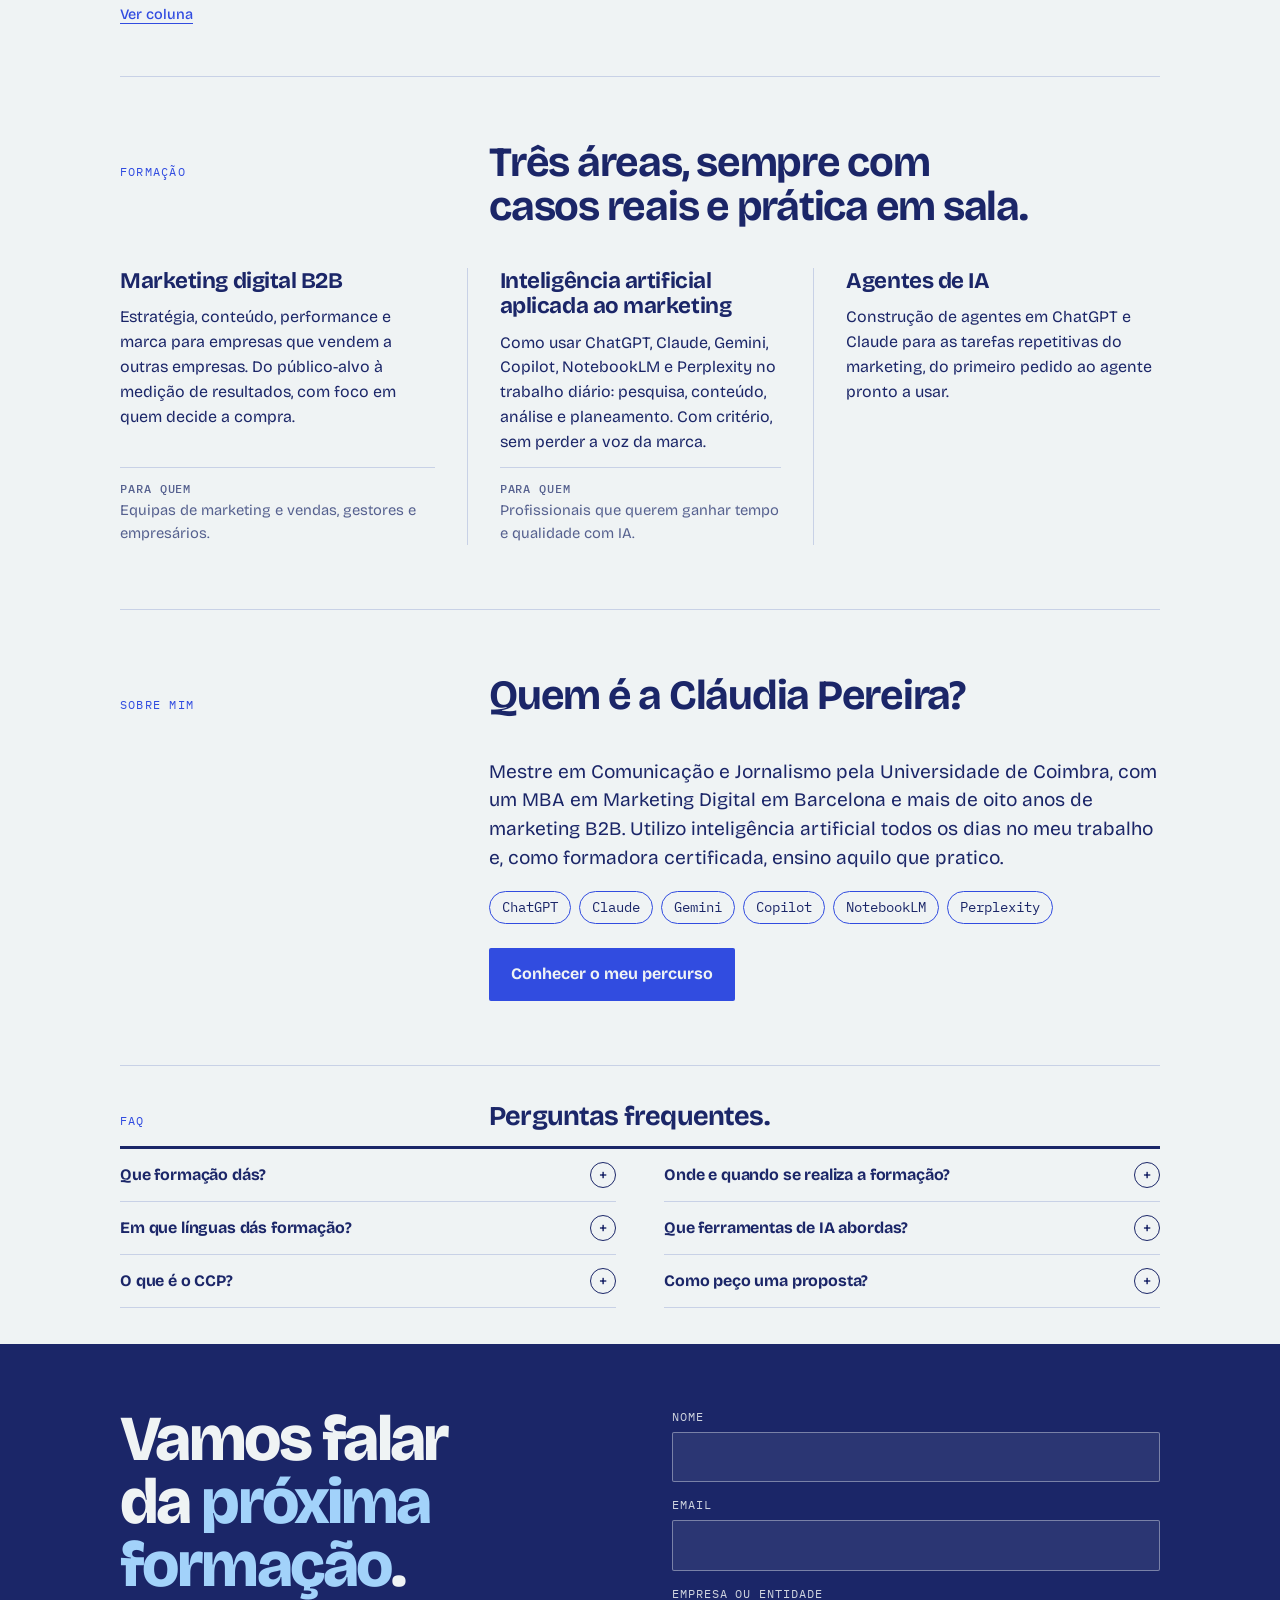
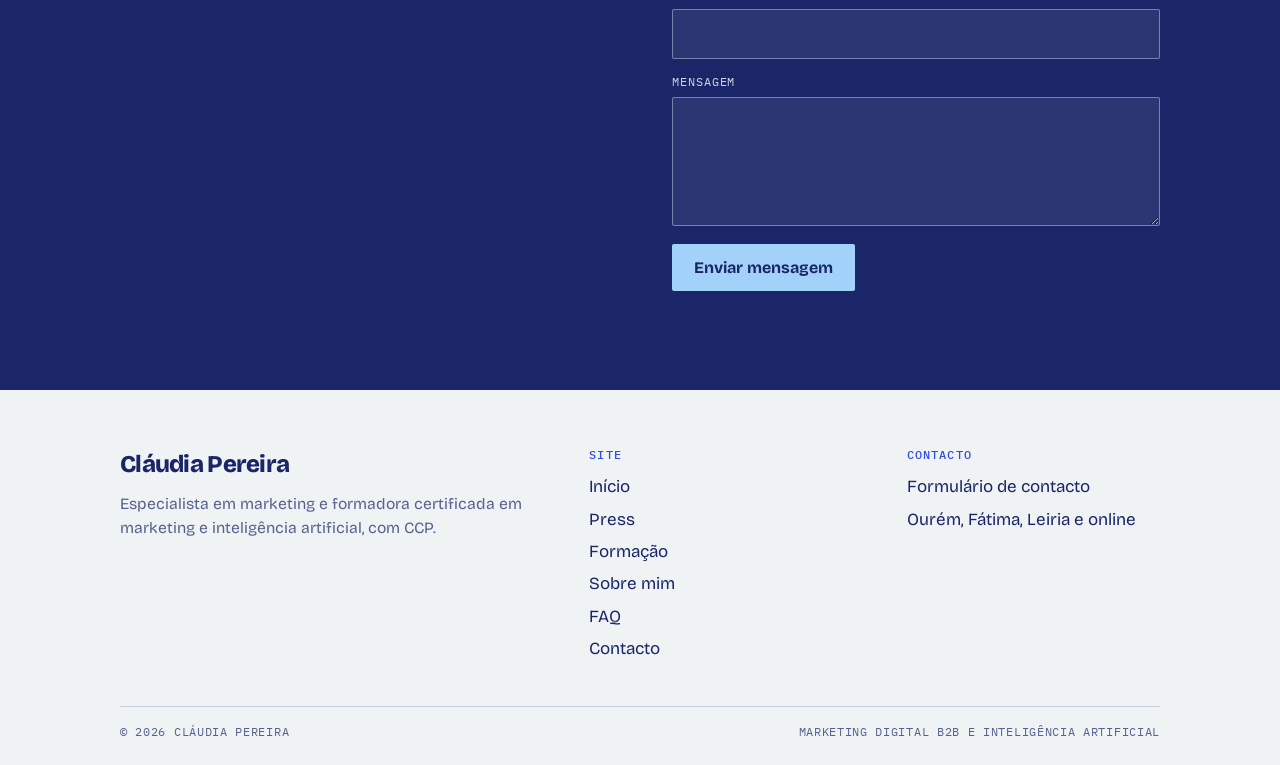
==== commit f94895d3: "Coluna Marketeer e She Shares" ====
--- a/index.html
+++ b/index.html
@@ -9,24 +9,24 @@
 <meta property="og:locale" content="pt_PT">
 <meta property="og:title" content="Cláudia Pereira, Marketing B2B e IA">
 <meta property="og:description" content="Especialista em marketing digital B2B e formadora certificada. Formação em marketing B2B, inteligência artificial e agentes de IA.">
-<link rel="canonical" href="https://claudiapereira.pt/">
+<link rel="canonical" href="https://claudiathemarketeer.netlify.app/">
 <meta name="robots" content="index,follow,max-image-preview:large">
 <meta name="author" content="Cláudia Pereira">
-<meta property="og:url" content="https://claudiapereira.pt/">
+<meta property="og:url" content="https://claudiathemarketeer.netlify.app/">
 <meta property="og:site_name" content="Cláudia Pereira">
-<meta property="og:image" content="https://claudiapereira.pt/images/og-cover.jpg">
+<meta property="og:image" content="https://claudiathemarketeer.netlify.app/images/og-cover.jpg">
 <meta property="og:image:width" content="1200">
 <meta property="og:image:height" content="630">
 <meta property="og:image:alt" content="Cláudia Pereira, marketing digital B2B e IA">
 <meta name="twitter:card" content="summary_large_image">
 <meta name="theme-color" content="#1B2668">
-<link rel="alternate" type="text/plain" href="https://claudiapereira.pt/llms.txt" title="llms.txt">
+<link rel="alternate" type="text/plain" href="https://claudiathemarketeer.netlify.app/llms.txt" title="llms.txt">
 <link rel="icon" href="favicon.svg" type="image/svg+xml">
 <link rel="preconnect" href="https://fonts.googleapis.com">
 <link rel="preconnect" href="https://fonts.gstatic.com" crossorigin>
 <link href="https://fonts.googleapis.com/css2?family=Bricolage+Grotesque:opsz,wght@12..96,400;12..96,500;12..96,700;12..96,800&family=IBM+Plex+Mono:wght@400;500&display=swap" rel="stylesheet">
 <link rel="stylesheet" href="style.css">
-<script type="application/ld+json">{"@context": "https://schema.org", "@graph": [{"@type": "Person", "@id": "https://claudiapereira.pt/#claudia", "name": "Cláudia Pereira", "url": "https://claudiapereira.pt/", "image": "https://claudiapereira.pt/images/claudia-pereira.jpg", "jobTitle": "Especialista em marketing digital B2B e formadora certificada (CCP)", "worksFor": {"@type": "Organization", "name": "UE Systems"}, "address": {"@type": "PostalAddress", "addressLocality": "Ourém", "addressCountry": "PT"}, "knowsLanguage": ["pt", "en"], "description": "Especialista em marketing digital B2B, com foco em marca e performance, e formadora de inteligência artificial aplicada ao marketing."}, {"@type": "WebSite", "@id": "https://claudiapereira.pt/#website", "url": "https://claudiapereira.pt/", "name": "Cláudia Pereira", "inLanguage": "pt-PT", "publisher": {"@id": "https://claudiapereira.pt/#claudia"}}, {"@type": "WebPage", "@id": "https://claudiapereira.pt/#webpage", "url": "https://claudiapereira.pt/", "name": "Cláudia Pereira, Marketing B2B e IA", "isPartOf": {"@id": "https://claudiapereira.pt/#website"}, "about": {"@id": "https://claudiapereira.pt/#claudia"}, "primaryImageOfPage": "https://claudiapereira.pt/images/og-cover.jpg", "inLanguage": "pt-PT"}, {"@type": "ProfessionalService", "name": "Formação em marketing digital B2B e IA", "provider": {"@id": "https://claudiapereira.pt/#claudia"}, "areaServed": ["Ourém", "Fátima", "Leiria", "Portugal", "Europa"], "serviceType": ["Formação em marketing digital B2B", "Formação em inteligência artificial aplicada ao marketing", "Formação em agentes de IA"]}]}</script>
+<script type="application/ld+json">{"@context": "https://schema.org", "@graph": [{"@type": "Person", "@id": "https://claudiathemarketeer.netlify.app/#claudia", "name": "Cláudia Pereira", "url": "https://claudiathemarketeer.netlify.app/", "image": "https://claudiathemarketeer.netlify.app/images/claudia-pereira.jpg", "jobTitle": "Especialista em marketing digital B2B e formadora certificada (CCP)", "worksFor": {"@type": "Organization", "name": "UE Systems"}, "address": {"@type": "PostalAddress", "addressLocality": "Ourém", "addressCountry": "PT"}, "knowsLanguage": ["pt", "en"], "description": "Especialista em marketing digital B2B, com foco em marca e performance, formadora de inteligência artificial aplicada ao marketing e colunista de opinião na revista Marketeer.", "sameAs": ["https://marketeer.sapo.pt/colunista/claudia-pereira/"], "knowsAbout": ["Marketing digital B2B", "Comunicação empresarial", "Inteligência artificial aplicada ao marketing"]}, {"@type": "WebSite", "@id": "https://claudiathemarketeer.netlify.app/#website", "url": "https://claudiathemarketeer.netlify.app/", "name": "Cláudia Pereira", "inLanguage": "pt-PT", "publisher": {"@id": "https://claudiathemarketeer.netlify.app/#claudia"}}, {"@type": "WebPage", "@id": "https://claudiathemarketeer.netlify.app/#webpage", "url": "https://claudiathemarketeer.netlify.app/", "name": "Cláudia Pereira, Marketing B2B e IA", "isPartOf": {"@id": "https://claudiathemarketeer.netlify.app/#website"}, "about": {"@id": "https://claudiathemarketeer.netlify.app/#claudia"}, "primaryImageOfPage": "https://claudiathemarketeer.netlify.app/images/og-cover.jpg", "inLanguage": "pt-PT"}, {"@type": "ProfessionalService", "name": "Formação em marketing digital B2B e IA", "provider": {"@id": "https://claudiathemarketeer.netlify.app/#claudia"}, "areaServed": ["Ourém", "Fátima", "Leiria", "Portugal", "Europa"], "serviceType": ["Formação em marketing digital B2B", "Formação em inteligência artificial aplicada ao marketing", "Formação em agentes de IA"]}, {"@type": "OpinionNewsArticle", "headline": "A primeira Black Friday da IA", "url": "https://marketeer.sapo.pt/a-primeira-black-friday-da-ia/", "datePublished": "2026-11-21", "inLanguage": "pt-PT", "author": {"@id": "https://claudiathemarketeer.netlify.app/#claudia"}, "publisher": {"@type": "Organization", "name": "Marketeer", "url": "https://marketeer.sapo.pt/"}}]}</script>
 </head>
 <body>
 <div class="wrap">
@@ -80,19 +80,19 @@
       </div>
       <ul class="track" id="art-track" tabindex="0" aria-label="Artigos publicados">
         <li class="card">
+          <div class="cover photo"><span class="pill out">Colunista</span><img src="images/marketeer-colunista.jpg" alt="Cláudia Pereira, colunista de opinião na revista Marketeer" width="480" height="360" loading="lazy"></div>
+          <b><a href="https://marketeer.sapo.pt/colunista/claudia-pereira/">Colunista de opinião na revista Marketeer</a></b>
+          <span class="meta">Marketing, comunicação empresarial e inteligência artificial · Mais recente: <a href="https://marketeer.sapo.pt/a-primeira-black-friday-da-ia/">A primeira Black Friday da IA</a> (21 de novembro de 2026) · <a class="read" href="https://marketeer.sapo.pt/colunista/claudia-pereira/">Ver coluna</a></span>
+        </li>
+        <li class="card">
           <div class="cover photo"><span class="pill out">Publicado</span><img src="images/artigo-appm.jpg" alt="Artigo no blogue da APPM aberto num portátil" width="480" height="360"></div>
           <b><a href="https://appm.pt/marketing-loop-publico-alvo/">Do tradicional funil para o marketing loop: como alcançar o público-alvo</a></b>
           <span class="meta">APPM, 27 de abril de 2026 · <a class="read" href="https://appm.pt/marketing-loop-publico-alvo/">Ler artigo</a></span>
         </li>
         <li class="card">
           <div class="cover photo"><span class="pill out">Publicado</span><img src="images/she-shares.jpg" alt="Edição da newsletter She Shares com Cláudia Pereira" width="480" height="360"></div>
-          <b>Ter propósito é o antídoto à velocidade</b>
-          <span class="meta">She Shares, newsletter enviada por email</span>
-        </li>
-        <li class="card">
-          <div class="cover c3"><span class="pill soon">Em breve</span><span class="outlet">Marketeer</span></div>
-          <b>Novo artigo de opinião</b>
-          <span class="meta">A publicar em breve.</span>
+          <b><a href="she-shares-5.html">Ter propósito é o antídoto à velocidade</a></b>
+          <span class="meta">She Shares, newsletter #5 enviada por email a 29 de setembro de 2026 · <a class="read" href="she-shares-5.html">Ler respostas</a></span>
         </li>
       </ul>
     </section>
@@ -127,7 +127,7 @@
       </div>
       <div class="about">
         <div class="about-text">
-          <p>Mestre em Comunicação e Jornalismo pela Universidade de Coimbra, com um MBA em Marketing Digital em Barcelona e mais de oito anos de marketing B2B. Uso inteligência artificial todos os dias no meu trabalho e, como formadora certificada, ensino aquilo que pratico.</p>
+          <p>Mestre em Comunicação e Jornalismo pela Universidade de Coimbra, com um MBA em Marketing Digital em Barcelona e mais de oito anos de marketing B2B. Utilizo inteligência artificial todos os dias no meu trabalho e, como formadora certificada, ensino aquilo que pratico.</p>
           <ul class="chips" aria-label="Ferramentas de IA">
             <li>ChatGPT</li><li>Claude</li><li>Gemini</li><li>Copilot</li><li>NotebookLM</li><li>Perplexity</li>
           </ul>
@@ -208,7 +208,7 @@
     <div class="foot-grid">
       <div>
         <div class="foot-name">Cláudia Pereira</div>
-        <p>Especialista em marketing digital B2B e formadora certificada em marketing e inteligência artificial.</p>
+        <p>Especialista em marketing e formadora certificada em marketing e inteligência artificial, com CCP.</p>
       </div>
       <nav aria-label="Rodapé">
         <h3>Site</h3>
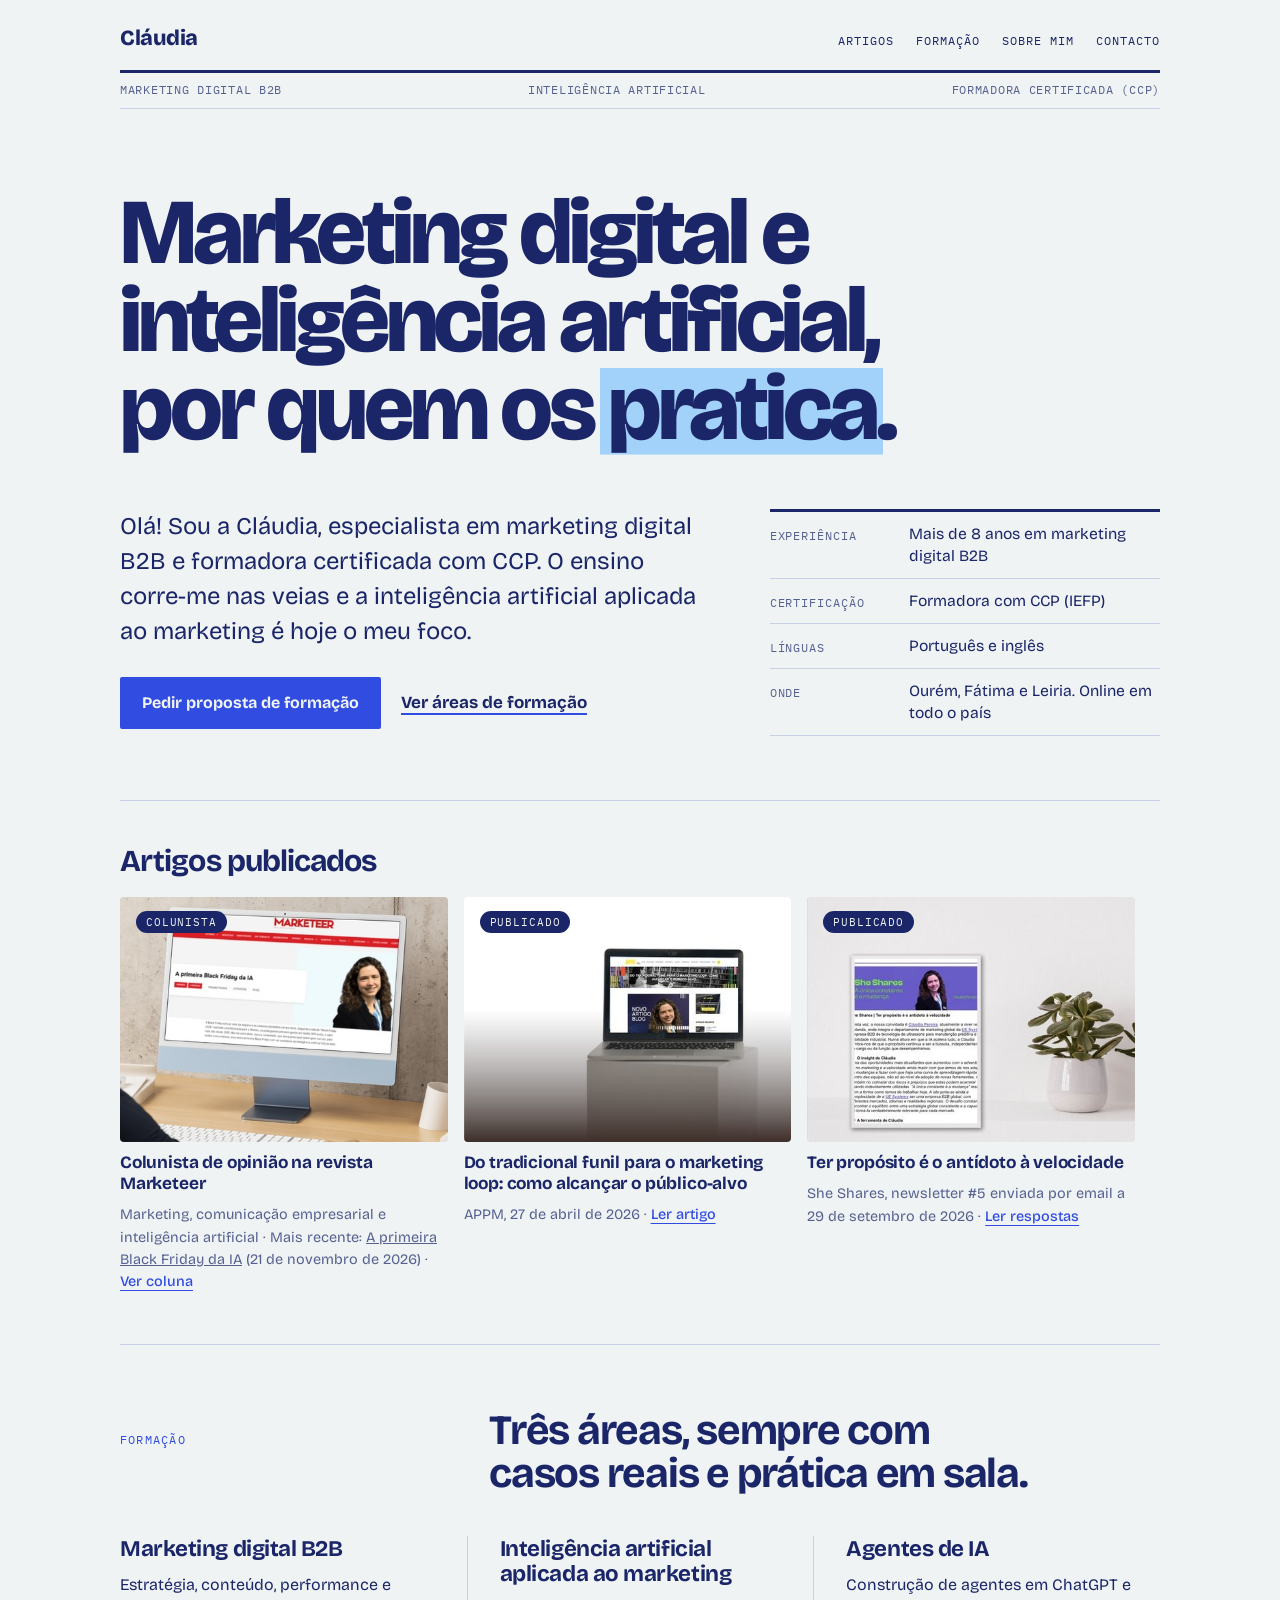
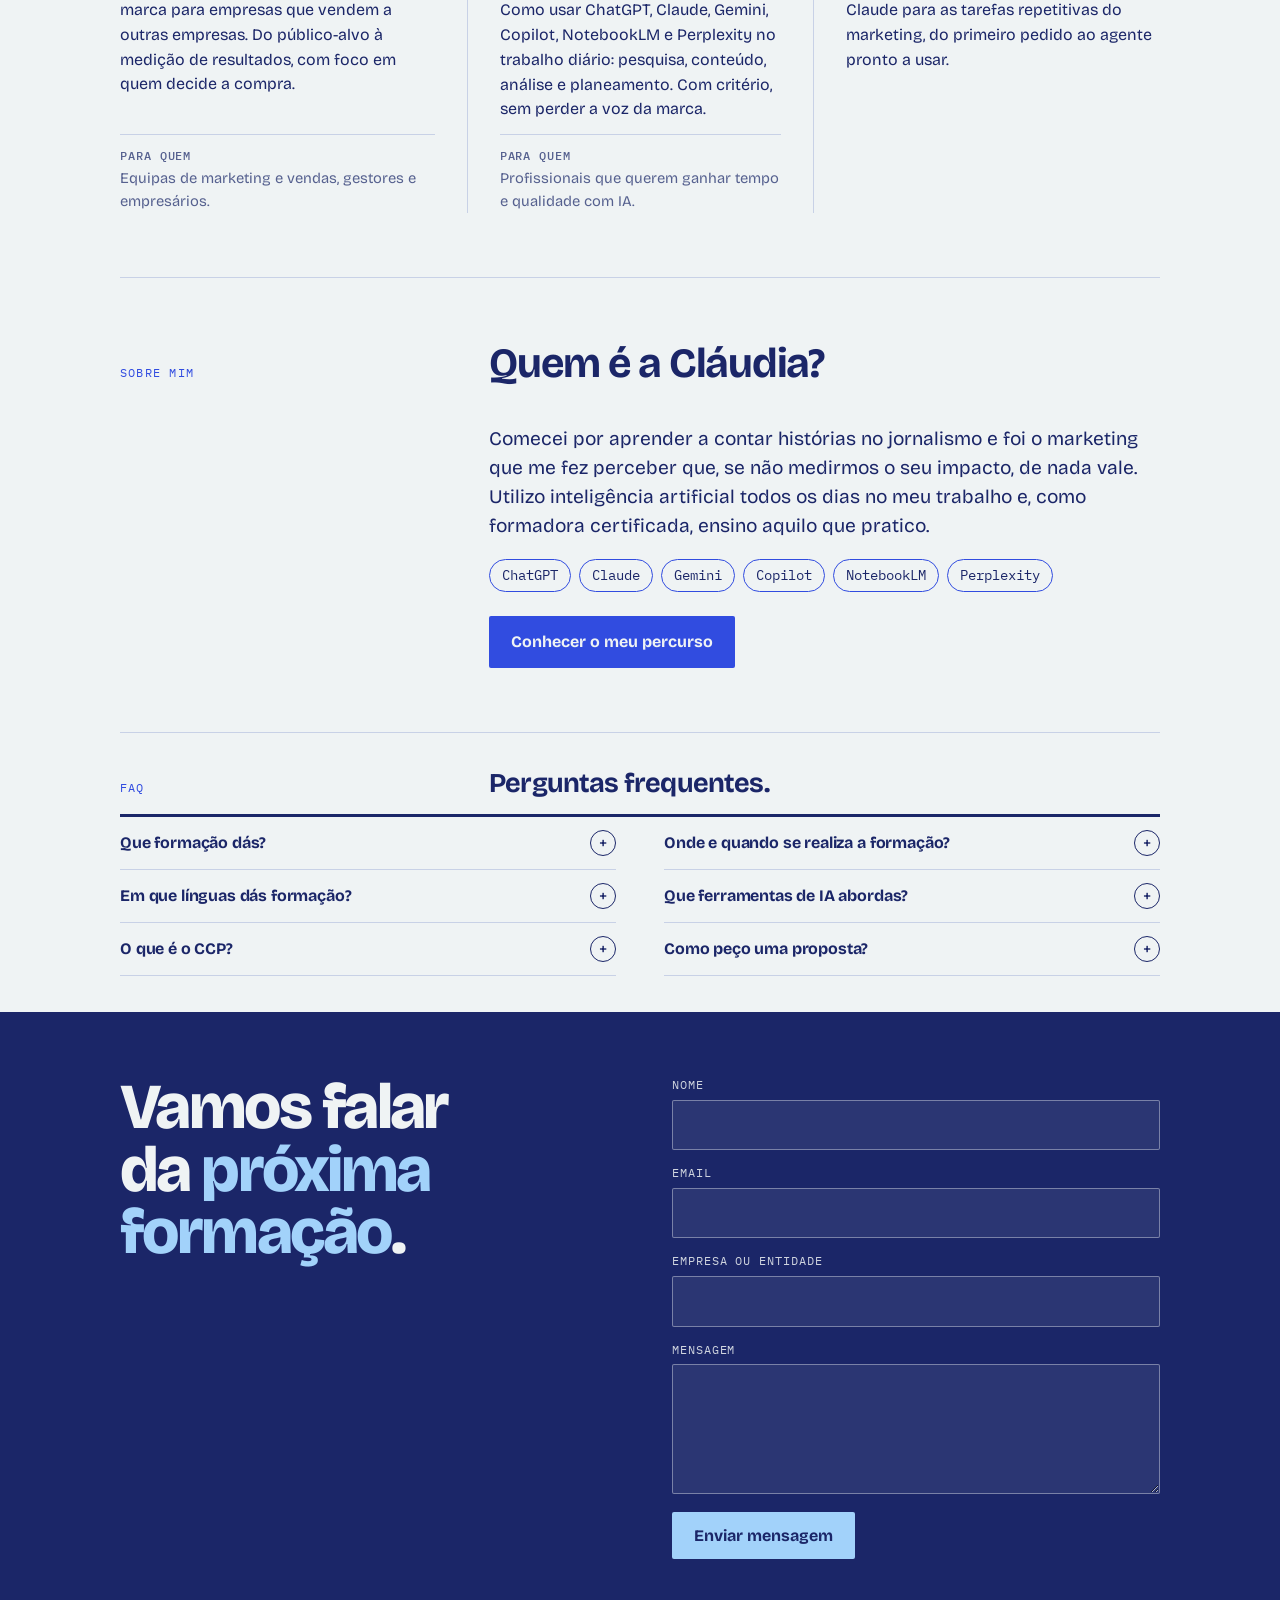
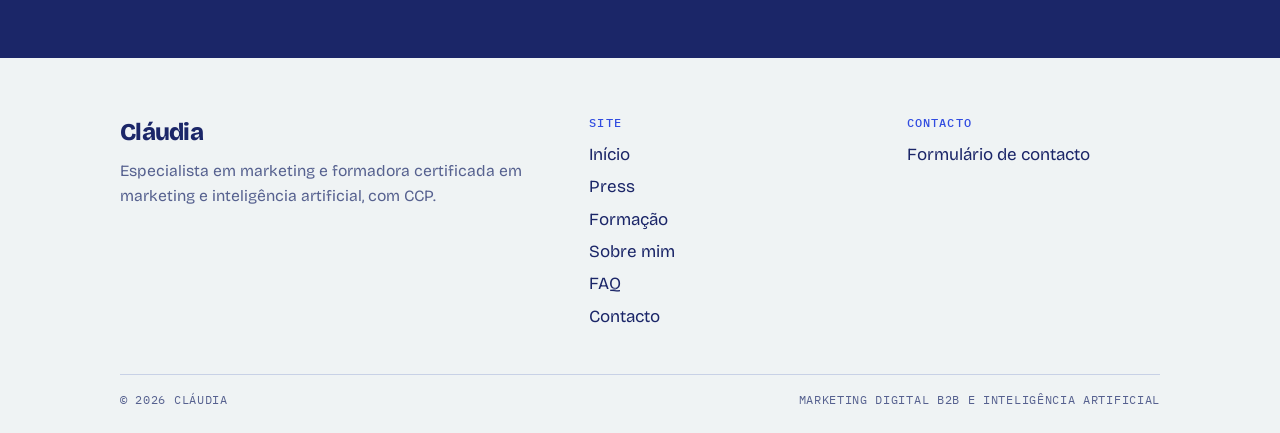
==== commit f810ff66: "anonimizada" ====
--- a/index.html
+++ b/index.html
@@ -3,21 +3,21 @@
 <head>
 <meta charset="utf-8">
 <meta name="viewport" content="width=device-width, initial-scale=1">
-<title>Cláudia Pereira, Marketing B2B e IA</title>
-<meta name="description" content="Cláudia Pereira, especialista em marketing digital B2B e formadora certificada (CCP). Formação em marketing B2B, inteligência artificial aplicada ao marketing e agentes de IA. Ourém, Fátima, Leiria e online.">
+<title>Cláudia, Marketing B2B e IA</title>
+<meta name="description" content="Cláudia, especialista em marketing digital B2B e formadora certificada (CCP). Formação em marketing B2B, inteligência artificial aplicada ao marketing e agentes de IA. Ourém, Fátima, Leiria e online.">
 <meta property="og:type" content="website">
 <meta property="og:locale" content="pt_PT">
-<meta property="og:title" content="Cláudia Pereira, Marketing B2B e IA">
+<meta property="og:title" content="Cláudia, Marketing B2B e IA">
 <meta property="og:description" content="Especialista em marketing digital B2B e formadora certificada. Formação em marketing B2B, inteligência artificial e agentes de IA.">
 <link rel="canonical" href="https://claudiathemarketeer.netlify.app/">
 <meta name="robots" content="index,follow,max-image-preview:large">
-<meta name="author" content="Cláudia Pereira">
+<meta name="author" content="Cláudia">
 <meta property="og:url" content="https://claudiathemarketeer.netlify.app/">
-<meta property="og:site_name" content="Cláudia Pereira">
+<meta property="og:site_name" content="Cláudia">
 <meta property="og:image" content="https://claudiathemarketeer.netlify.app/images/og-cover.jpg">
 <meta property="og:image:width" content="1200">
 <meta property="og:image:height" content="630">
-<meta property="og:image:alt" content="Cláudia Pereira, marketing digital B2B e IA">
+<meta property="og:image:alt" content="Cláudia, marketing digital B2B e IA">
 <meta name="twitter:card" content="summary_large_image">
 <meta name="theme-color" content="#1B2668">
 <link rel="alternate" type="text/plain" href="https://claudiathemarketeer.netlify.app/llms.txt" title="llms.txt">
@@ -26,13 +26,13 @@
 <link rel="preconnect" href="https://fonts.gstatic.com" crossorigin>
 <link href="https://fonts.googleapis.com/css2?family=Bricolage+Grotesque:opsz,wght@12..96,400;12..96,500;12..96,700;12..96,800&family=IBM+Plex+Mono:wght@400;500&display=swap" rel="stylesheet">
 <link rel="stylesheet" href="style.css">
-<script type="application/ld+json">{"@context": "https://schema.org", "@graph": [{"@type": "Person", "@id": "https://claudiathemarketeer.netlify.app/#claudia", "name": "Cláudia Pereira", "url": "https://claudiathemarketeer.netlify.app/", "image": "https://claudiathemarketeer.netlify.app/images/claudia-pereira.jpg", "jobTitle": "Especialista em marketing digital B2B e formadora certificada (CCP)", "worksFor": {"@type": "Organization", "name": "UE Systems"}, "address": {"@type": "PostalAddress", "addressLocality": "Ourém", "addressCountry": "PT"}, "knowsLanguage": ["pt", "en"], "description": "Especialista em marketing digital B2B, com foco em marca e performance, formadora de inteligência artificial aplicada ao marketing e colunista de opinião na revista Marketeer.", "sameAs": ["https://marketeer.sapo.pt/colunista/claudia-pereira/"], "knowsAbout": ["Marketing digital B2B", "Comunicação empresarial", "Inteligência artificial aplicada ao marketing"]}, {"@type": "WebSite", "@id": "https://claudiathemarketeer.netlify.app/#website", "url": "https://claudiathemarketeer.netlify.app/", "name": "Cláudia Pereira", "inLanguage": "pt-PT", "publisher": {"@id": "https://claudiathemarketeer.netlify.app/#claudia"}}, {"@type": "WebPage", "@id": "https://claudiathemarketeer.netlify.app/#webpage", "url": "https://claudiathemarketeer.netlify.app/", "name": "Cláudia Pereira, Marketing B2B e IA", "isPartOf": {"@id": "https://claudiathemarketeer.netlify.app/#website"}, "about": {"@id": "https://claudiathemarketeer.netlify.app/#claudia"}, "primaryImageOfPage": "https://claudiathemarketeer.netlify.app/images/og-cover.jpg", "inLanguage": "pt-PT"}, {"@type": "ProfessionalService", "name": "Formação em marketing digital B2B e IA", "provider": {"@id": "https://claudiathemarketeer.netlify.app/#claudia"}, "areaServed": ["Ourém", "Fátima", "Leiria", "Portugal", "Europa"], "serviceType": ["Formação em marketing digital B2B", "Formação em inteligência artificial aplicada ao marketing", "Formação em agentes de IA"]}, {"@type": "OpinionNewsArticle", "headline": "A primeira Black Friday da IA", "url": "https://marketeer.sapo.pt/a-primeira-black-friday-da-ia/", "datePublished": "2026-11-21", "inLanguage": "pt-PT", "author": {"@id": "https://claudiathemarketeer.netlify.app/#claudia"}, "publisher": {"@type": "Organization", "name": "Marketeer", "url": "https://marketeer.sapo.pt/"}}]}</script>
+<script type="application/ld+json">{"@context": "https://schema.org", "@graph": [{"@type": "Person", "@id": "https://claudiathemarketeer.netlify.app/#claudia", "name": "Cláudia", "url": "https://claudiathemarketeer.netlify.app/", "image": "https://claudiathemarketeer.netlify.app/images/claudia-pereira.jpg", "jobTitle": "Especialista em marketing digital B2B e formadora certificada (CCP)", "worksFor": {"@type": "Organization", "name": "UE Systems"}, "address": {"@type": "PostalAddress", "addressLocality": "Ourém", "addressCountry": "PT"}, "knowsLanguage": ["pt", "en"], "description": "Especialista em marketing digital B2B, com foco em marca e performance, formadora de inteligência artificial aplicada ao marketing e colunista de opinião na revista Marketeer.", "sameAs": ["https://marketeer.sapo.pt/colunista/claudia-pereira/"], "knowsAbout": ["Marketing digital B2B", "Comunicação empresarial", "Inteligência artificial aplicada ao marketing"]}, {"@type": "WebSite", "@id": "https://claudiathemarketeer.netlify.app/#website", "url": "https://claudiathemarketeer.netlify.app/", "name": "Cláudia", "inLanguage": "pt-PT", "publisher": {"@id": "https://claudiathemarketeer.netlify.app/#claudia"}}, {"@type": "WebPage", "@id": "https://claudiathemarketeer.netlify.app/#webpage", "url": "https://claudiathemarketeer.netlify.app/", "name": "Cláudia, Marketing B2B e IA", "isPartOf": {"@id": "https://claudiathemarketeer.netlify.app/#website"}, "about": {"@id": "https://claudiathemarketeer.netlify.app/#claudia"}, "primaryImageOfPage": "https://claudiathemarketeer.netlify.app/images/og-cover.jpg", "inLanguage": "pt-PT"}, {"@type": "ProfessionalService", "name": "Formação em marketing digital B2B e IA", "provider": {"@id": "https://claudiathemarketeer.netlify.app/#claudia"}, "areaServed": ["Ourém", "Fátima", "Leiria", "Portugal", "Europa"], "serviceType": ["Formação em marketing digital B2B", "Formação em inteligência artificial aplicada ao marketing", "Formação em agentes de IA"]}, {"@type": "OpinionNewsArticle", "headline": "A primeira Black Friday da IA", "url": "https://marketeer.sapo.pt/a-primeira-black-friday-da-ia/", "datePublished": "2026-11-21", "inLanguage": "pt-PT", "author": {"@id": "https://claudiathemarketeer.netlify.app/#claudia"}, "publisher": {"@type": "Organization", "name": "Marketeer", "url": "https://marketeer.sapo.pt/"}}]}</script>
 </head>
 <body>
 <div class="wrap">
   <header>
     <div class="masthead">
-      <a class="name" href="#topo">Cláudia Pereira</a>
+      <a class="name" href="#topo">Cláudia</a>
       <nav class="nav" aria-label="Secções">
         <a href="#artigos">Artigos</a>
         <a href="#formacao">Formação</a>
@@ -59,7 +59,6 @@
           </div>
         </div>
         <div class="side">
-        <figure class="portrait"><img src="images/claudia-pereira.webp" alt="Retrato de Cláudia Pereira" width="900" height="1123"></figure>
         <dl class="ficha">
           <div><dt>Experiência</dt><dd>Mais de 8 anos em marketing digital B2B</dd></div>
           <div><dt>Certificação</dt><dd>Formadora com CCP (IEFP)</dd></div>
@@ -80,7 +79,7 @@
       </div>
       <ul class="track" id="art-track" tabindex="0" aria-label="Artigos publicados">
         <li class="card">
-          <div class="cover photo"><span class="pill out">Colunista</span><img src="images/marketeer-colunista.jpg" alt="Cláudia Pereira, colunista de opinião na revista Marketeer" width="480" height="360" loading="lazy"></div>
+          <div class="cover photo"><span class="pill out">Colunista</span><img src="images/marketeer-colunista.jpg" alt="Cláudia, colunista de opinião na revista Marketeer" width="480" height="360" loading="lazy"></div>
           <b><a href="https://marketeer.sapo.pt/colunista/claudia-pereira/">Colunista de opinião na revista Marketeer</a></b>
           <span class="meta">Marketing, comunicação empresarial e inteligência artificial · Mais recente: <a href="https://marketeer.sapo.pt/a-primeira-black-friday-da-ia/">A primeira Black Friday da IA</a> (21 de novembro de 2026) · <a class="read" href="https://marketeer.sapo.pt/colunista/claudia-pereira/">Ver coluna</a></span>
         </li>
@@ -90,7 +89,7 @@
           <span class="meta">APPM, 27 de abril de 2026 · <a class="read" href="https://appm.pt/marketing-loop-publico-alvo/">Ler artigo</a></span>
         </li>
         <li class="card">
-          <div class="cover photo"><span class="pill out">Publicado</span><img src="images/she-shares.jpg" alt="Edição da newsletter She Shares com Cláudia Pereira" width="480" height="360"></div>
+          <div class="cover photo"><span class="pill out">Publicado</span><img src="images/she-shares.jpg" alt="Edição da newsletter She Shares com Cláudia" width="480" height="360"></div>
           <b><a href="she-shares-5.html">Ter propósito é o antídoto à velocidade</a></b>
           <span class="meta">She Shares, newsletter #5 enviada por email a 29 de setembro de 2026 · <a class="read" href="she-shares-5.html">Ler respostas</a></span>
         </li>
@@ -123,11 +122,11 @@
     <section id="sobre">
       <div class="sec-head">
         <span class="kicker">Sobre mim</span>
-        <h2>Quem é a Cláudia Pereira?</h2>
+        <h2>Quem é a Cláudia?</h2>
       </div>
       <div class="about">
         <div class="about-text">
-          <p>Mestre em Comunicação e Jornalismo pela Universidade de Coimbra, com um MBA em Marketing Digital em Barcelona e mais de oito anos de marketing B2B. Utilizo inteligência artificial todos os dias no meu trabalho e, como formadora certificada, ensino aquilo que pratico.</p>
+          <p>Comecei por aprender a contar histórias no jornalismo e foi o marketing que me fez perceber que, se não medirmos o seu impacto, de nada vale. Utilizo inteligência artificial todos os dias no meu trabalho e, como formadora certificada, ensino aquilo que pratico.</p>
           <ul class="chips" aria-label="Ferramentas de IA">
             <li>ChatGPT</li><li>Claude</li><li>Gemini</li><li>Copilot</li><li>NotebookLM</li><li>Perplexity</li>
           </ul>
@@ -207,7 +206,7 @@
   <footer>
     <div class="foot-grid">
       <div>
-        <div class="foot-name">Cláudia Pereira</div>
+        <div class="foot-name">Cláudia</div>
         <p>Especialista em marketing e formadora certificada em marketing e inteligência artificial, com CCP.</p>
       </div>
       <nav aria-label="Rodapé">
@@ -225,12 +224,11 @@
         <h3>Contacto</h3>
         <ul>
           <li><a href="#contacto">Formulário de contacto</a></li>
-          <li>Ourém, Fátima, Leiria e online</li>
         </ul>
       </div>
     </div>
     <div class="foot-base">
-      <span>© 2026 Cláudia Pereira</span>
+      <span>© 2026 Cláudia</span>
       <span>Marketing digital B2B e inteligência artificial</span>
     </div>
   </footer>
